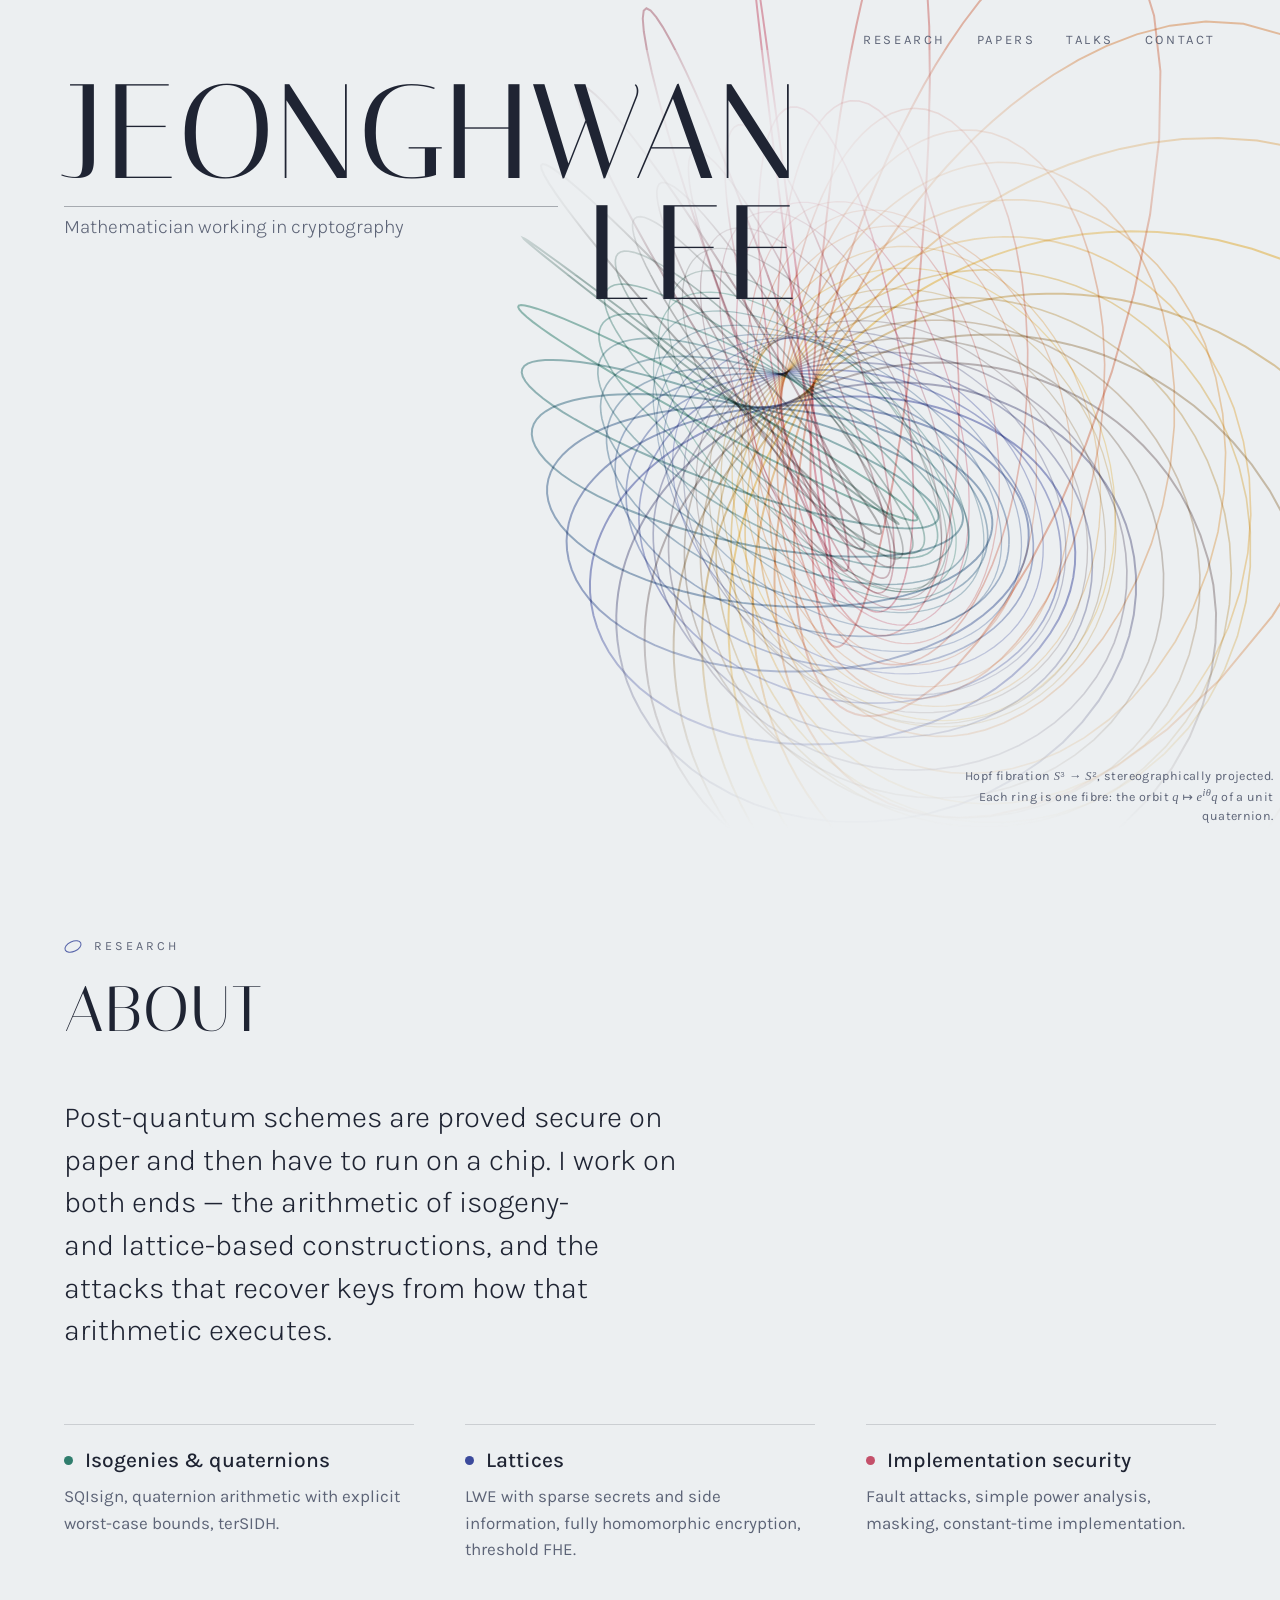
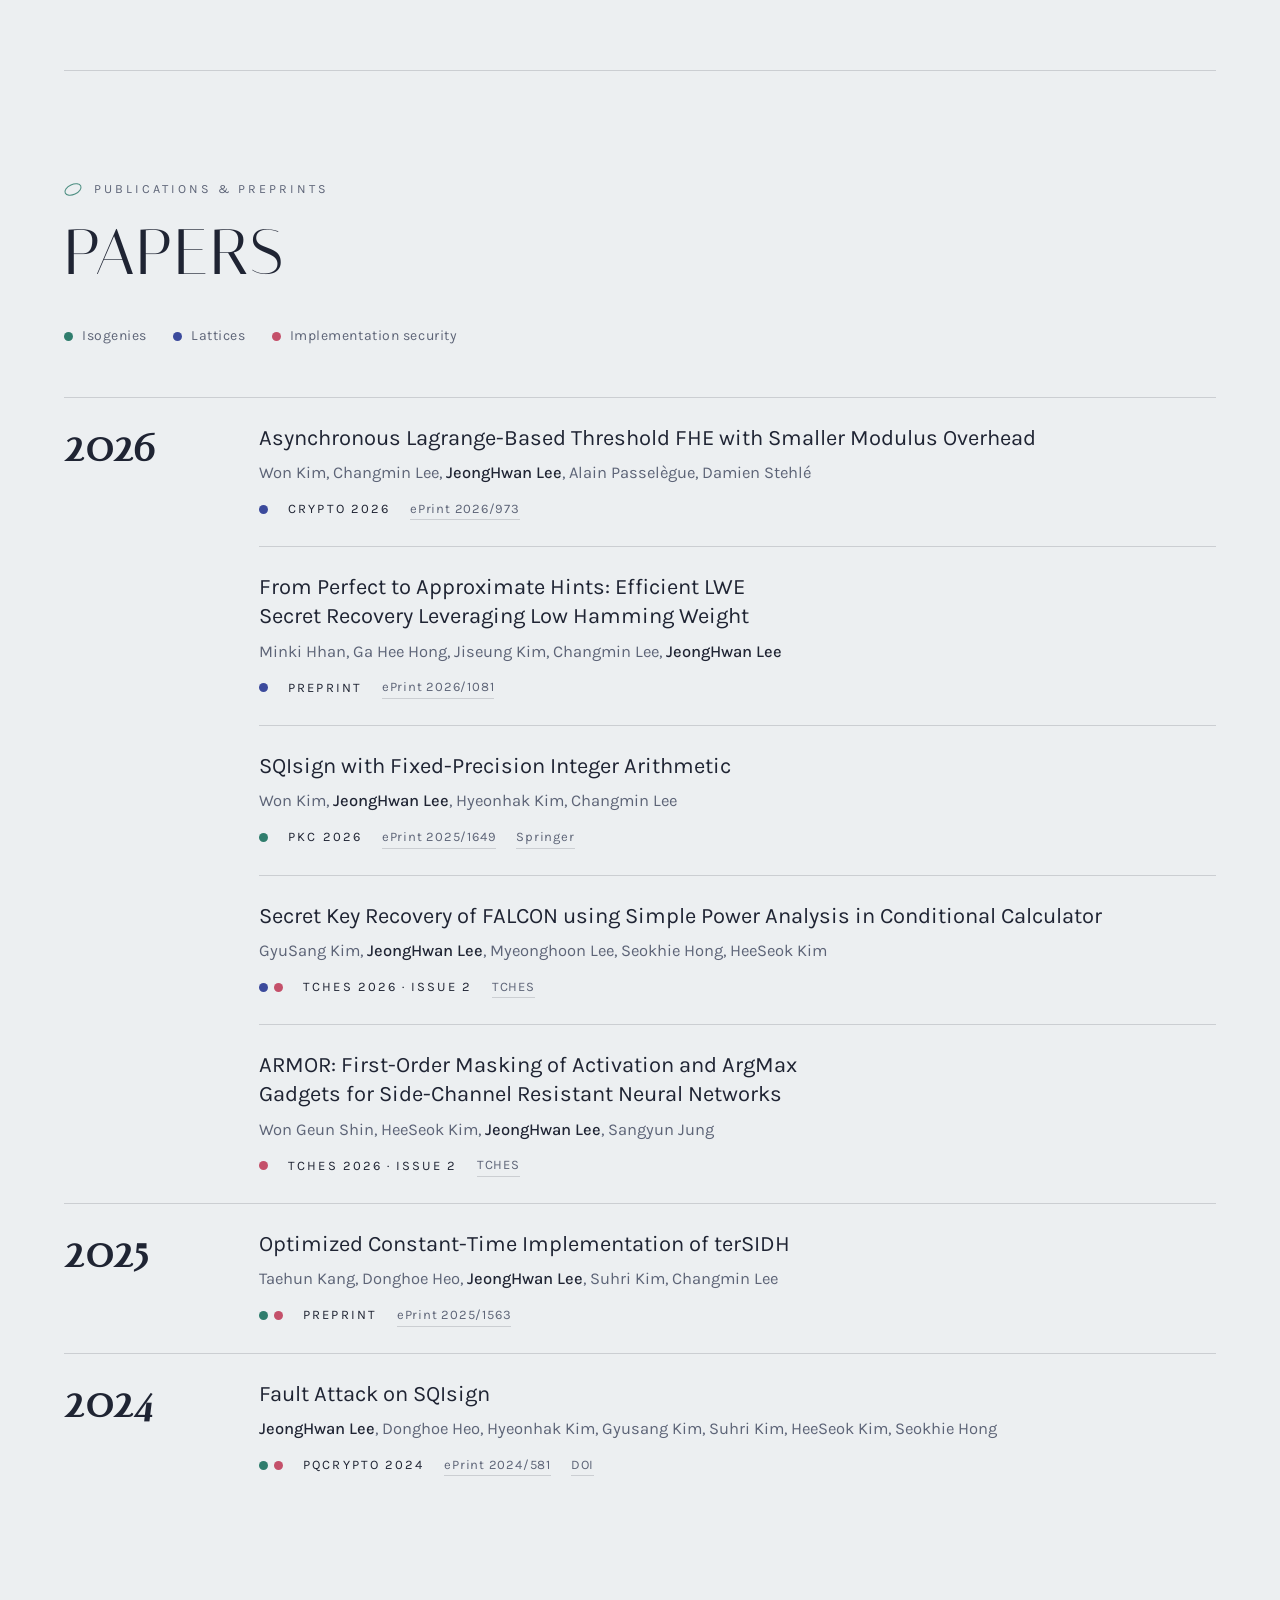
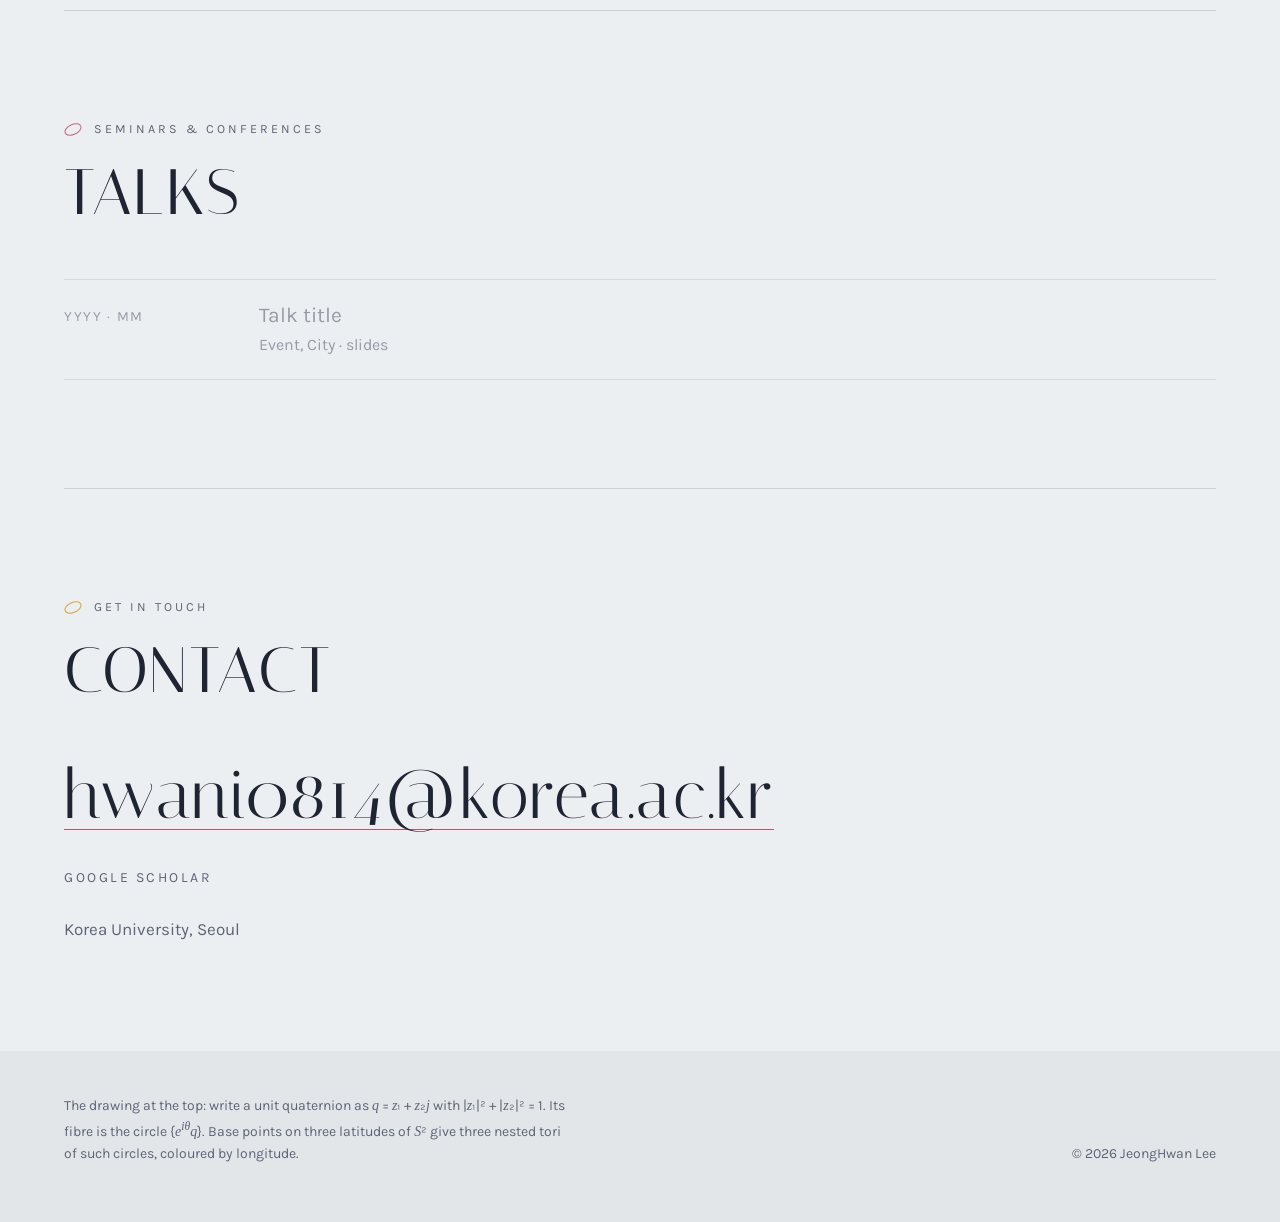
==== index.html @ 5bb0c00d "Draw a rule in the gap beside "LEE" "Lee" goes back to the same ink as "JeongHwan". The pale grey is" ====
<!doctype html>
<html lang="en">
<head>
<meta charset="utf-8">
<meta name="viewport" content="width=device-width, initial-scale=1">
<title>JeongHwan Lee</title>
<meta name="description" content="JeongHwan Lee — mathematician working in cryptography at Korea University: quaternions, isogenies, lattices.">
<link rel="preconnect" href="https://fonts.googleapis.com">
<link rel="preconnect" href="https://fonts.gstatic.com" crossorigin>
<link rel="stylesheet" href="https://fonts.googleapis.com/css2?family=Italiana&family=Karla:ital,wght@0,300;0,400;0,500;1,300&display=swap">
<style>
  :root {
    color-scheme: light;
    --paper: #eceff1;
    --paper-deep: #e2e6e9;
    --ink: #1f2433;
    --soft: #5d6477;
    --rule: rgba(31, 36, 51, 0.16);
    --indigo: #3b4a9c;
    --viridian: #2f7d6d;
    --madder: #c4506a;
    --gamboge: #d39a1f;
    --display: "Italiana", "Didot", "Bodoni 72", "Playfair Display", Georgia, serif;
    --text: "Karla", "Helvetica Neue", Arial, system-ui, sans-serif;
    --math: "Times New Roman", Georgia, serif;
    --gutter: clamp(20px, 5vw, 80px);
    --name-size: clamp(44px, 10.5vw, 168px);
    --faint: rgba(31, 36, 51, 0.34);
  }
  *, *::before, *::after { box-sizing: border-box; }
  html { scroll-behavior: smooth; }
  body {
    margin: 0;
    background: var(--paper);
    color: var(--ink);
    font-family: var(--text);
    font-size: 19px;
    line-height: 1.6;
    -webkit-font-smoothing: antialiased;
  }
  a { color: inherit; text-decoration: none; }
  :focus-visible { outline: 2px solid var(--indigo); outline-offset: 3px; border-radius: 2px; }
  ::selection { background: rgba(59, 74, 156, 0.18); }
  i.m { font-family: var(--math); font-style: italic; }

  /* ---------------- hero ---------------- */
  .hero {
    position: relative;
    min-height: 92vh; min-height: 92svh;
    overflow: hidden;
    display: grid; grid-template-rows: auto 1fr auto;
    padding-inline: var(--gutter);
    padding-block: 30px 36px;
  }
  #hopf { position: absolute; inset: 0; width: 100%; height: 100%; display: block;
    -webkit-mask-image: linear-gradient(to bottom, #000 72%, transparent 100%); mask-image: linear-gradient(to bottom, #000 72%, transparent 100%); }
  .hero > *:not(canvas) { position: relative; }
  nav {
    display: flex; justify-content: flex-end; align-items: baseline; flex-wrap: wrap; gap: 12px 24px;
    font-size: 13px; letter-spacing: 0.2em; text-transform: uppercase; color: var(--soft);
  }
  nav .links { display: flex; flex-wrap: wrap; gap: 8px clamp(16px, 2.4vw, 32px); }
  nav a:hover { color: var(--ink); }
  .copy { align-self: start; margin-top: 2.5vh; isolation: isolate; }
  .copy::before {
    content: ""; position: absolute; z-index: 0; pointer-events: none;
    inset: -14% -16% -20% -10%;
    background: radial-gradient(68% 62% at 34% 46%,
      rgba(236, 239, 241, 0.94) 0%,
      rgba(236, 239, 241, 0.82) 42%,
      rgba(236, 239, 241, 0.45) 68%,
      rgba(236, 239, 241, 0) 100%);
  }
  .copy > * { position: relative; z-index: 1; }
  h1 {
    font-family: var(--display); font-weight: 400;
    font-size: var(--name-size); line-height: 0.9; letter-spacing: 0.02em;
    text-transform: uppercase; margin: 0;
    display: inline-block; text-align: right;
  }
  h1 .l2 { display: block; position: relative; }
  /* thin rule filling the gap left of "LEE", aligned to the top of the L.
     0.0873em = ink top of the cap below the line box; 3.9119em = J-to-L gap.
     Both measured from the rendered face, so they hold at any size. */
  h1 .l2::before {
    content: ""; position: absolute; left: 0; top: 0.0873em;
    width: calc(3.9119em - 0.24em); height: 1px;
    background: var(--faint);
  }
  .lede {
    font-weight: 300; font-size: clamp(18px, 1.5vw, 21px); line-height: 1.55; color: var(--soft);
    margin: calc(var(--name-size) * -0.77) 0 0 0;
    width: max-content; max-width: 100%;
  }
  .hero-note {
    justify-self: end; text-align: right; max-width: 46ch;
    font-size: 12.5px; letter-spacing: 0.03em; line-height: 1.5; color: var(--soft);
    margin: 0 calc(var(--gutter) * -0.9) -34px 0;
  }
  @media (max-width: 900px) {
    .lede { margin-top: 26px; }
  }
  @media (max-width: 700px) {
    .copy { margin-top: 1.5vh; }
    .hero-note { justify-self: start; text-align: left; margin: 0; }
  }

  /* ---------------- sections ---------------- */
  main { padding-inline: var(--gutter); }
  section {
    max-width: 1160px; margin: 0 auto;
    padding-block: clamp(72px, 12vh, 132px);
    border-top: 1px solid var(--rule);
  }
  main section:first-of-type { border-top: 0; }
  .eyebrow {
    display: flex; align-items: center; gap: 12px;
    font-size: 12.5px; letter-spacing: 0.24em; text-transform: uppercase; color: var(--soft);
    margin: 0 0 22px;
  }
  .ring {
    width: 18px; height: 11px; flex: none;
    border: 1.5px solid var(--c, var(--indigo)); border-radius: 50%;
    transform: rotate(-24deg); opacity: 0.85;
  }
  h2 {
    font-family: var(--display); font-weight: 400; text-transform: uppercase;
    font-size: clamp(40px, 5.2vw, 64px); line-height: 1; letter-spacing: 0.03em;
    margin: 0 0 clamp(36px, 6vh, 60px);
  }

  /* about */
  .statement {
    font-weight: 300; font-size: clamp(22px, 2.3vw, 30px); line-height: 1.45;
    max-width: 36ch; margin: 0 0 clamp(48px, 8vh, 80px); text-wrap: pretty;
  }
  .interests {
    list-style: none; margin: 0; padding: 0;
    display: grid; grid-template-columns: repeat(3, minmax(0, 1fr)); gap: 36px clamp(24px, 4vw, 56px);
  }
  .interests li { border-top: 1px solid var(--rule); padding-top: 22px; }
  .interests h3 {
    display: flex; align-items: center; gap: 12px;
    font-size: 21px; font-weight: 500; line-height: 1.25; margin: 0 0 10px;
  }
  .interests p { margin: 0; color: var(--soft); font-size: 17px; line-height: 1.55; }
  @media (max-width: 860px) { .interests { grid-template-columns: minmax(0, 1fr); } }

  /* publications */
  .filters { display: flex; flex-wrap: wrap; gap: 10px 26px; margin: -18px 0 44px; }
  .filters button {
    font: inherit; font-size: 14px; letter-spacing: 0.04em; color: var(--soft);
    background: none; border: 0; padding: 4px 0; cursor: pointer;
    display: inline-flex; align-items: center; gap: 9px;
    border-bottom: 1px solid transparent;
  }
  .filters button:hover { color: var(--ink); }
  .filters button[aria-pressed="true"] { color: var(--ink); border-bottom-color: var(--ink); }
  .dot { width: 9px; height: 9px; border-radius: 50%; background: var(--c); flex: none; display: inline-block; }

  .year-group {
    display: grid; grid-template-columns: 9rem minmax(0, 1fr); gap: 0 clamp(20px, 4vw, 56px);
    border-top: 1px solid var(--rule);
  }
  .year-group[hidden] { display: none; }
  .year {
    font-family: var(--display); font-size: 44px; line-height: 1; letter-spacing: 0.04em;
    margin: 0; padding-top: 26px; align-self: start; position: sticky; top: 24px;
  }
  .pubs { list-style: none; margin: 0; padding: 0; }
  .pub { padding-block: 26px; }
  .pub + .pub { border-top: 1px solid var(--rule); }
  .pub[hidden] { display: none; }
  .pub .title { font-size: 22px; font-weight: 400; line-height: 1.3; margin: 0 0 8px; text-wrap: balance; }
  .pub .title a { background-image: linear-gradient(var(--indigo), var(--indigo)); background-size: 0 1px; background-repeat: no-repeat; background-position: 0 100%; transition: background-size 0.4s ease, color 0.2s; }
  .pub .title a:hover { color: var(--indigo); background-size: 100% 1px; }
  .pub .authors { margin: 0 0 12px; font-size: 16.5px; color: var(--soft); }
  .pub .authors b { font-weight: 500; color: var(--ink); }
  .pub .meta { display: flex; flex-wrap: wrap; align-items: center; gap: 8px 20px; margin: 0; font-size: 13px; letter-spacing: 0.06em; }
  .pub .topics { display: inline-flex; gap: 6px; }
  .pub .venue { text-transform: uppercase; letter-spacing: 0.16em; color: var(--ink); }
  .pub .meta a { color: var(--soft); border-bottom: 1px solid var(--rule); }
  .pub .meta a:hover { color: var(--indigo); border-bottom-color: currentColor; }
  @media (max-width: 900px) {
    .lede { margin-top: 26px; }
  }
  @media (max-width: 700px) {
    .year-group { grid-template-columns: minmax(0, 1fr); }
    .year { position: static; font-size: 36px; }
  }

  /* talks */
  .talks { list-style: none; margin: 0; padding: 0; }
  .talk { display: grid; grid-template-columns: 9rem minmax(0, 1fr); gap: 4px clamp(20px, 4vw, 56px); padding-block: 22px; border-top: 1px solid var(--rule); }
  .talk:last-child { border-bottom: 1px solid var(--rule); }
  .talk .when { font-size: 14px; letter-spacing: 0.12em; color: var(--soft); padding-top: 4px; }
  .talk .t { font-size: 21px; margin: 0; line-height: 1.3; }
  .talk .where { font-size: 16px; color: var(--soft); margin: 2px 0 0; }
  .talk.placeholder { color: var(--soft); opacity: 0.6; }
  @media (max-width: 900px) {
    .lede { margin-top: 26px; }
  }
  @media (max-width: 700px) { .talk { grid-template-columns: minmax(0, 1fr); } }

  /* contact */
  .mail {
    font-family: var(--display); font-size: clamp(30px, 5.4vw, 72px); line-height: 1.1; letter-spacing: 0.02em;
    overflow-wrap: anywhere; display: inline-block;
    background-image: linear-gradient(var(--madder), var(--madder)); background-size: 100% 1px; background-repeat: no-repeat; background-position: 0 96%;
  }
  .mail:hover { color: var(--indigo); }
  .elsewhere { list-style: none; padding: 0; margin: 34px 0 0; display: flex; flex-wrap: wrap; gap: 10px 34px; font-size: 14px; letter-spacing: 0.18em; text-transform: uppercase; }
  .elsewhere a { color: var(--soft); }
  .elsewhere a:hover { color: var(--ink); }
  .addr { margin: 26px 0 0; color: var(--soft); font-size: 17px; }

  footer { background: var(--paper-deep); padding-inline: var(--gutter); padding-block: 44px 56px; }
  footer .inner {
    max-width: 1160px; margin: 0 auto;
    display: flex; justify-content: space-between; align-items: end; flex-wrap: wrap; gap: 20px 48px;
    font-size: 14px; line-height: 1.6; color: var(--soft);
  }
  footer .colophon { max-width: 64ch; margin: 0; }
  footer p { margin: 0; }
</style>
</head>
<body>

<header class="hero" id="top">
  <canvas id="hopf" aria-hidden="true"></canvas>
  <nav aria-label="Primary">
    <div class="links">
      <a href="#about">Research</a>
      <a href="#papers">Papers</a>
      <a href="#talks">Talks</a>
      <a href="#contact">Contact</a>
    </div>
  </nav>
  <div class="copy">
    <h1>JeongHwan <span class="l2">Lee</span></h1>
    <p class="lede">Mathematician working in cryptography</p>
  </div>
  <p class="hero-note">Hopf fibration <i class="m">S</i>³ → <i class="m">S</i>², stereographically projected. Each ring is one fibre: the orbit <i class="m">q</i> ↦ <i class="m">e</i><sup><i class="m">iθ</i></sup><i class="m">q</i> of a unit quaternion.</p>
</header>

<main>

  <section id="about">
    <p class="eyebrow"><span class="ring" aria-hidden="true"></span>Research</p>
    <h2>About</h2>
    <!-- 소개문 초안입니다. 자유롭게 고쳐 주세요. -->
    <p class="statement">Post-quantum schemes are proved secure on paper and then have to run on a chip. I work on both ends — the arithmetic of isogeny- and lattice-based constructions, and the attacks that recover keys from how that arithmetic executes.</p>
    <ul class="interests">
      <li>
        <h3><span class="dot" style="--c: var(--viridian)" aria-hidden="true"></span>Isogenies &amp; quaternions</h3>
        <p>SQIsign, quaternion arithmetic with explicit worst-case bounds, terSIDH.</p>
      </li>
      <li>
        <h3><span class="dot" style="--c: var(--indigo)" aria-hidden="true"></span>Lattices</h3>
        <p>LWE with sparse secrets and side information, fully homomorphic encryption, threshold FHE.</p>
      </li>
      <li>
        <h3><span class="dot" style="--c: var(--madder)" aria-hidden="true"></span>Implementation security</h3>
        <p>Fault attacks, simple power analysis, masking, constant-time implementation.</p>
      </li>
    </ul>
  </section>

  <section id="papers">
    <p class="eyebrow"><span class="ring" style="--c: var(--viridian)" aria-hidden="true"></span>Publications &amp; preprints</p>
    <h2>Papers</h2>
    <div class="filters" role="group" aria-label="Filter papers by topic">
      <button type="button" id="f-isogeny" data-topic="isogeny" aria-pressed="false"><span class="dot" style="--c: var(--viridian)"></span>Isogenies</button>
      <button type="button" id="f-lattice" data-topic="lattice" aria-pressed="false"><span class="dot" style="--c: var(--indigo)"></span>Lattices</button>
      <button type="button" id="f-impl" data-topic="impl" aria-pressed="false"><span class="dot" style="--c: var(--madder)"></span>Implementation security</button>
    </div>

    <div class="year-group">
      <h3 class="year">2026</h3>
      <ol class="pubs">
        <li class="pub" data-topics="lattice">
          <p class="title"><a href="https://eprint.iacr.org/2026/973">Asynchronous Lagrange-Based Threshold FHE with Smaller Modulus Overhead</a></p>
          <p class="authors">Won Kim, Changmin Lee, <b>JeongHwan Lee</b>, Alain Passelègue, Damien Stehlé</p>
          <p class="meta"><span class="topics"><span class="dot" style="--c: var(--indigo)" title="Lattices"></span></span><span class="venue">CRYPTO 2026</span><a href="https://eprint.iacr.org/2026/973">ePrint 2026/973</a></p>
        </li>
        <li class="pub" data-topics="lattice">
          <p class="title"><a href="https://eprint.iacr.org/2026/1081">From Perfect to Approximate Hints: Efficient LWE Secret Recovery Leveraging Low Hamming Weight</a></p>
          <p class="authors">Minki Hhan, Ga Hee Hong, Jiseung Kim, Changmin Lee, <b>JeongHwan Lee</b></p>
          <p class="meta"><span class="topics"><span class="dot" style="--c: var(--indigo)" title="Lattices"></span></span><span class="venue">Preprint</span><a href="https://eprint.iacr.org/2026/1081">ePrint 2026/1081</a></p>
        </li>
        <li class="pub" data-topics="isogeny">
          <p class="title"><a href="https://eprint.iacr.org/2025/1649">SQIsign with Fixed-Precision Integer Arithmetic</a></p>
          <p class="authors">Won Kim, <b>JeongHwan Lee</b>, Hyeonhak Kim, Changmin Lee</p>
          <p class="meta"><span class="topics"><span class="dot" style="--c: var(--viridian)" title="Isogenies"></span></span><span class="venue">PKC 2026</span><a href="https://eprint.iacr.org/2025/1649">ePrint 2025/1649</a><a href="https://link.springer.com/chapter/10.1007/978-3-032-26737-5_1">Springer</a></p>
        </li>
        <li class="pub" data-topics="lattice impl">
          <p class="title"><a href="https://tches.iacr.org/index.php/TCHES/article/view/12915">Secret Key Recovery of FALCON using Simple Power Analysis in Conditional Calculator</a></p>
          <p class="authors">GyuSang Kim, <b>JeongHwan Lee</b>, Myeonghoon Lee, Seokhie Hong, HeeSeok Kim</p>
          <p class="meta"><span class="topics"><span class="dot" style="--c: var(--indigo)" title="Lattices"></span><span class="dot" style="--c: var(--madder)" title="Implementation security"></span></span><span class="venue">TCHES 2026 · Issue 2</span><a href="https://tches.iacr.org/index.php/TCHES/article/view/12915">TCHES</a></p>
        </li>
        <li class="pub" data-topics="impl">
          <p class="title"><a href="https://tches.iacr.org/index.php/TCHES/article/view/12882">ARMOR: First-Order Masking of Activation and ArgMax Gadgets for Side-Channel Resistant Neural Networks</a></p>
          <p class="authors">Won Geun Shin, HeeSeok Kim, <b>JeongHwan Lee</b>, Sangyun Jung</p>
          <p class="meta"><span class="topics"><span class="dot" style="--c: var(--madder)" title="Implementation security"></span></span><span class="venue">TCHES 2026 · Issue 2</span><a href="https://tches.iacr.org/index.php/TCHES/article/view/12882">TCHES</a></p>
        </li>
      </ol>
    </div>

    <div class="year-group">
      <h3 class="year">2025</h3>
      <ol class="pubs">
        <li class="pub" data-topics="isogeny impl">
          <p class="title"><a href="https://eprint.iacr.org/2025/1563">Optimized Constant-Time Implementation of terSIDH</a></p>
          <p class="authors">Taehun Kang, Donghoe Heo, <b>JeongHwan Lee</b>, Suhri Kim, Changmin Lee</p>
          <p class="meta"><span class="topics"><span class="dot" style="--c: var(--viridian)" title="Isogenies"></span><span class="dot" style="--c: var(--madder)" title="Implementation security"></span></span><span class="venue">Preprint</span><a href="https://eprint.iacr.org/2025/1563">ePrint 2025/1563</a></p>
        </li>
      </ol>
    </div>

    <div class="year-group">
      <h3 class="year">2024</h3>
      <ol class="pubs">
        <li class="pub" data-topics="isogeny impl">
          <p class="title"><a href="https://eprint.iacr.org/2024/581">Fault Attack on SQIsign</a></p>
          <p class="authors"><b>JeongHwan Lee</b>, Donghoe Heo, Hyeonhak Kim, Gyusang Kim, Suhri Kim, HeeSeok Kim, Seokhie Hong</p>
          <p class="meta"><span class="topics"><span class="dot" style="--c: var(--viridian)" title="Isogenies"></span><span class="dot" style="--c: var(--madder)" title="Implementation security"></span></span><span class="venue">PQCrypto 2024</span><a href="https://eprint.iacr.org/2024/581">ePrint 2024/581</a><a href="https://doi.org/10.1007/978-3-031-62746-0_3">DOI</a></p>
        </li>
      </ol>
    </div>
  </section>

  <section id="talks">
    <p class="eyebrow"><span class="ring" style="--c: var(--madder)" aria-hidden="true"></span>Seminars &amp; conferences</p>
    <h2>Talks</h2>
    <ol class="talks">
      <!-- 발표 추가 형식 (placeholder 줄은 지워 주세요):
      <li class="talk">
        <span class="when">2026 · 08</span>
        <div><p class="t">Talk title</p><p class="where">Event, City · <a href="#">slides</a></p></div>
      </li>
      -->
      <li class="talk placeholder">
        <span class="when">YYYY · MM</span>
        <div><p class="t">Talk title</p><p class="where">Event, City · slides</p></div>
      </li>
    </ol>
  </section>

  <section id="contact">
    <p class="eyebrow"><span class="ring" style="--c: var(--gamboge)" aria-hidden="true"></span>Get in touch</p>
    <h2>Contact</h2>
    <a class="mail" href="mailto:hwani0814@korea.ac.kr">hwani0814@korea.ac.kr</a>
    <ul class="elsewhere">
      <li><a href="https://scholar.google.com/citations?user=zFxC22gAAAAJ&amp;hl=en">Google Scholar</a></li>
      <!-- <li><a href="https://github.com/USERNAME">GitHub</a></li> -->
      <!-- <li><a href="https://orcid.org/XXXX-XXXX-XXXX-XXXX">ORCID</a></li> -->
    </ul>
    <p class="addr">Korea University, Seoul</p>
  </section>

</main>

<footer>
  <div class="inner">
    <p class="colophon">The drawing at the top: write a unit quaternion as <i class="m">q</i> = <i class="m">z</i>₁ + <i class="m">z</i>₂<i class="m">j</i> with |<i class="m">z</i>₁|² + |<i class="m">z</i>₂|² = 1. Its fibre is the circle {<i class="m">e</i><sup><i class="m">iθ</i></sup><i class="m">q</i>}. Base points on three latitudes of <i class="m">S</i>² give three nested tori of such circles, coloured by longitude.</p>
    <p>© <span id="yr">2026</span> JeongHwan Lee</p>
  </div>
</footer>

<script>
(() => {
  "use strict";
  document.getElementById("yr").textContent = new Date().getFullYear();

  /* ---------- Hopf fibration ---------- */
  const cv = document.getElementById("hopf");
  const ctx = cv.getContext("2d");
  const hero = cv.parentElement;
  const still = matchMedia("(prefers-reduced-motion: reduce)");

  // pigments: indigo → viridian → rose madder → gamboge → indigo
  const pig = [[59, 74, 156], [47, 125, 109], [196, 80, 106], [224, 169, 48], [59, 74, 156]];
  const pigment = (u) => {
    const x = u * (pig.length - 1), i = Math.floor(x), f = x - i, a = pig[i], b = pig[Math.min(i + 1, pig.length - 1)];
    return a.map((c, k) => Math.round(c + (b[k] - c) * f));
  };

  // a fibre is fixed by (eta, phi): z1 = e^{i(t+phi)} sin(eta), z2 = e^{it} cos(eta)
  const rings = [];
  [0.78, 1.02, 1.26].forEach((eta, li) => {
    const m = [20, 26, 20][li];
    for (let k = 0; k < m; k++) rings.push({ eta, phi: (2 * Math.PI * k) / m, u: k / m, li });
  });

  let W = 0, H = 0, dpr = 1;
  function resize() {
    dpr = Math.min(window.devicePixelRatio || 1, 2);
    W = hero.clientWidth; H = hero.clientHeight;
    cv.width = Math.round(W * dpr); cv.height = Math.round(H * dpr);
    if (still.matches || !running) draw(performance.now());
  }

  let tx = 0, ty = 0, px = 0, py = 0; // pointer parallax (target, eased)
  const t0 = performance.now();
  const N = 120;

  function draw(now) {
    const t = still.matches ? 4 : (now - t0) / 1000 + 4;
    px += (tx - px) * 0.04; py += (ty - py) * 0.04;
    ctx.setTransform(dpr, 0, 0, dpr, 0, 0);
    ctx.clearRect(0, 0, W, H);
    ctx.globalCompositeOperation = "multiply";

    const wide = W > 900;
    const cx = wide ? W * 0.64 : W * 0.5;
    const cy = wide ? H * 0.56 : H * 0.7;
    const sc = Math.min(W, H) * (wide ? 0.23 : 0.24);
    const a4 = 0.35 * Math.sin(t * 0.07);           // rotation of S^3 in the (x1, y2)-plane
    const ry = t * 0.11 + px * 0.6, rx = 0.55 + py * 0.35;
    const ca = Math.cos(a4), sa = Math.sin(a4), cyw = Math.cos(ry), syw = Math.sin(ry), cxr = Math.cos(rx), sxr = Math.sin(rx);
    const reveal = still.matches ? Infinity : (now - t0) / 1000;

    rings.forEach((r, idx) => {
      // load sequence: rings draw themselves in, staggered
      const p = Math.max(0, Math.min(1, (reveal - idx * 0.018) / 1.1));
      if (p === 0) return;
      const [cr, cg, cb] = pigment(r.u);
      ctx.strokeStyle = `rgba(${cr},${cg},${cb},${0.5 - r.li * 0.08})`;
      ctx.lineWidth = 1.3 + (2 - r.li) * 0.35;
      ctx.beginPath();
      const last = Math.round(N * (1 - Math.pow(1 - p, 3)));
      let started = false;
      for (let s = 0; s <= last; s++) {
        const th = (2 * Math.PI * s) / N;
        let x1 = Math.sin(r.eta) * Math.cos(th + r.phi), y1 = Math.sin(r.eta) * Math.sin(th + r.phi);
        let x2 = Math.cos(r.eta) * Math.cos(th), y2 = Math.cos(r.eta) * Math.sin(th);
        [x1, y2] = [ca * x1 - sa * y2, sa * x1 + ca * y2];
        const d = 1 - y2;                              // stereographic projection from (0,0,0,1)
        if (d < 0.02) { started = false; continue; }
        let X = x1 / d, Y = y1 / d, Z = x2 / d;
        [X, Z] = [cyw * X + syw * Z, -syw * X + cyw * Z];
        [Y, Z] = [cxr * Y - sxr * Z, sxr * Y + cxr * Z];
        const persp = 5 / (5 + Z);
        const sx = cx + X * sc * persp, sy = cy + Y * sc * persp;
        if (!started) { ctx.moveTo(sx, sy); started = true; } else ctx.lineTo(sx, sy);
      }
      ctx.stroke();
    });
    ctx.globalCompositeOperation = "source-over";
  }

  let running = false, visible = true;
  function loop(now) {
    if (!visible || still.matches) { running = false; return; }
    draw(now);
    requestAnimationFrame(loop);
  }
  function start() { if (!running && visible && !still.matches) { running = true; requestAnimationFrame(loop); } }

  new IntersectionObserver((entries) => { visible = entries[0].isIntersecting; start(); }).observe(hero);
  window.addEventListener("resize", resize);
  window.addEventListener("pointermove", (e) => {
    if (e.pointerType !== "mouse") return;
    tx = e.clientX / window.innerWidth - 0.5; ty = e.clientY / window.innerHeight - 0.5;
  }, { passive: true });
  still.addEventListener("change", () => { resize(); start(); });
  resize();
  start();

  /* ---------- paper filter ---------- */
  const buttons = [...document.querySelectorAll(".filters button")];
  const pubs = [...document.querySelectorAll(".pub")];
  const groups = [...document.querySelectorAll(".year-group")];
  buttons.forEach((btn) => btn.addEventListener("click", () => {
    const on = btn.getAttribute("aria-pressed") !== "true";
    buttons.forEach((b) => b.setAttribute("aria-pressed", String(b === btn && on)));
    const topic = on ? btn.dataset.topic : null;
    pubs.forEach((li) => { li.hidden = topic !== null && !li.dataset.topics.split(" ").includes(topic); });
    groups.forEach((g) => { g.hidden = g.querySelectorAll(".pub:not([hidden])").length === 0; });
  }));
})();
</script>
</body>
</html>
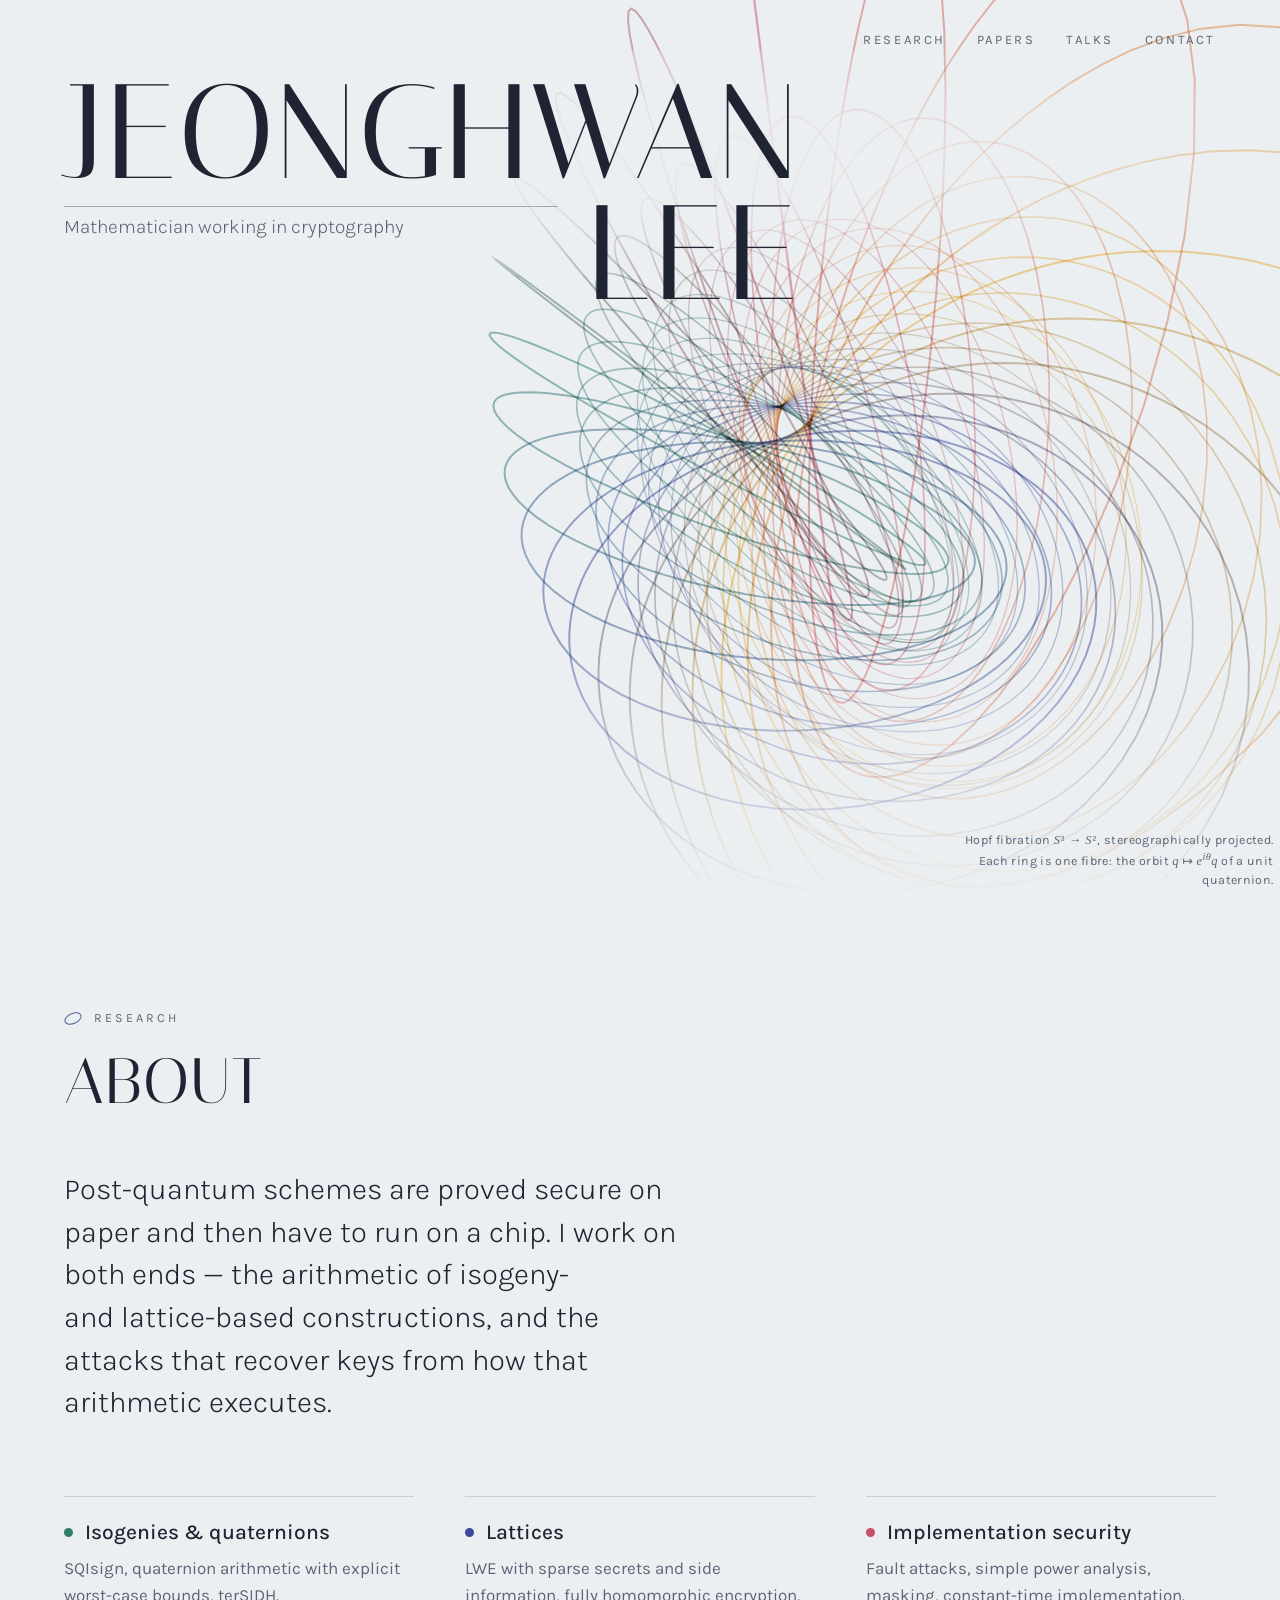
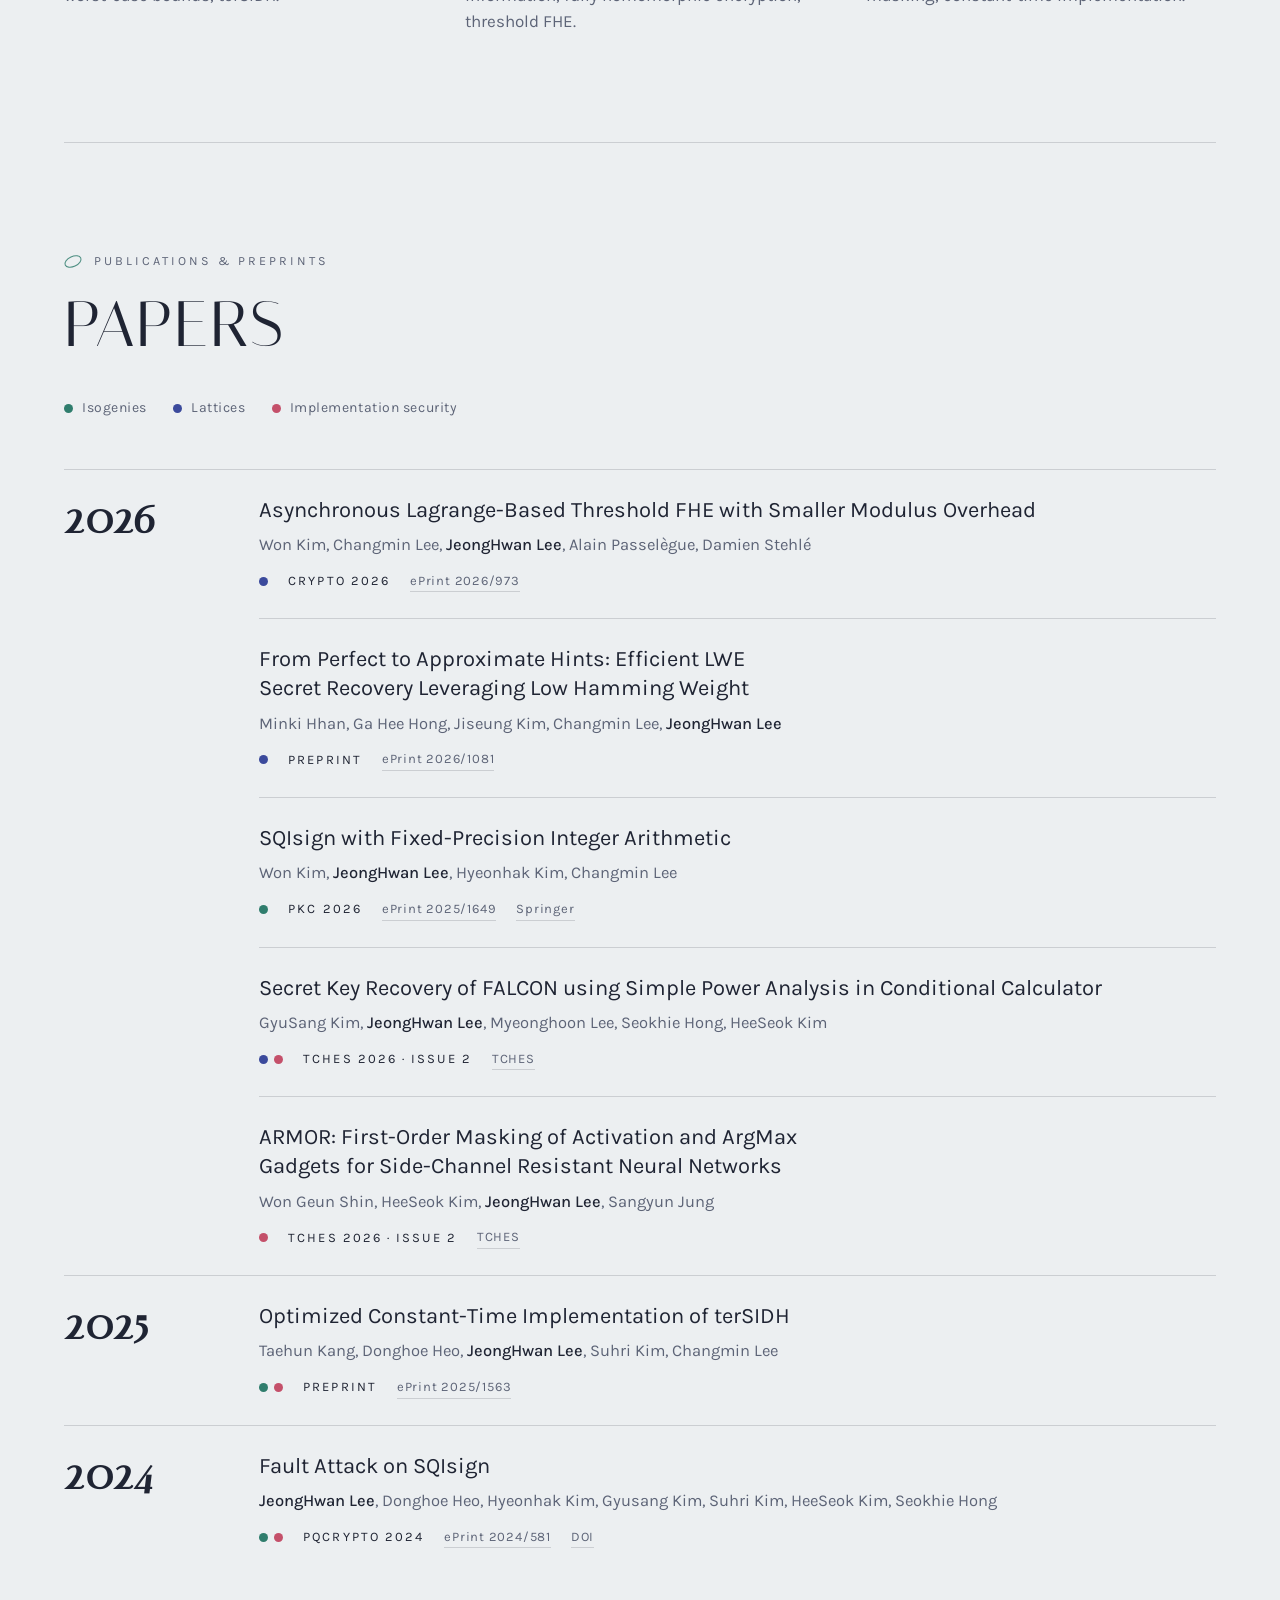
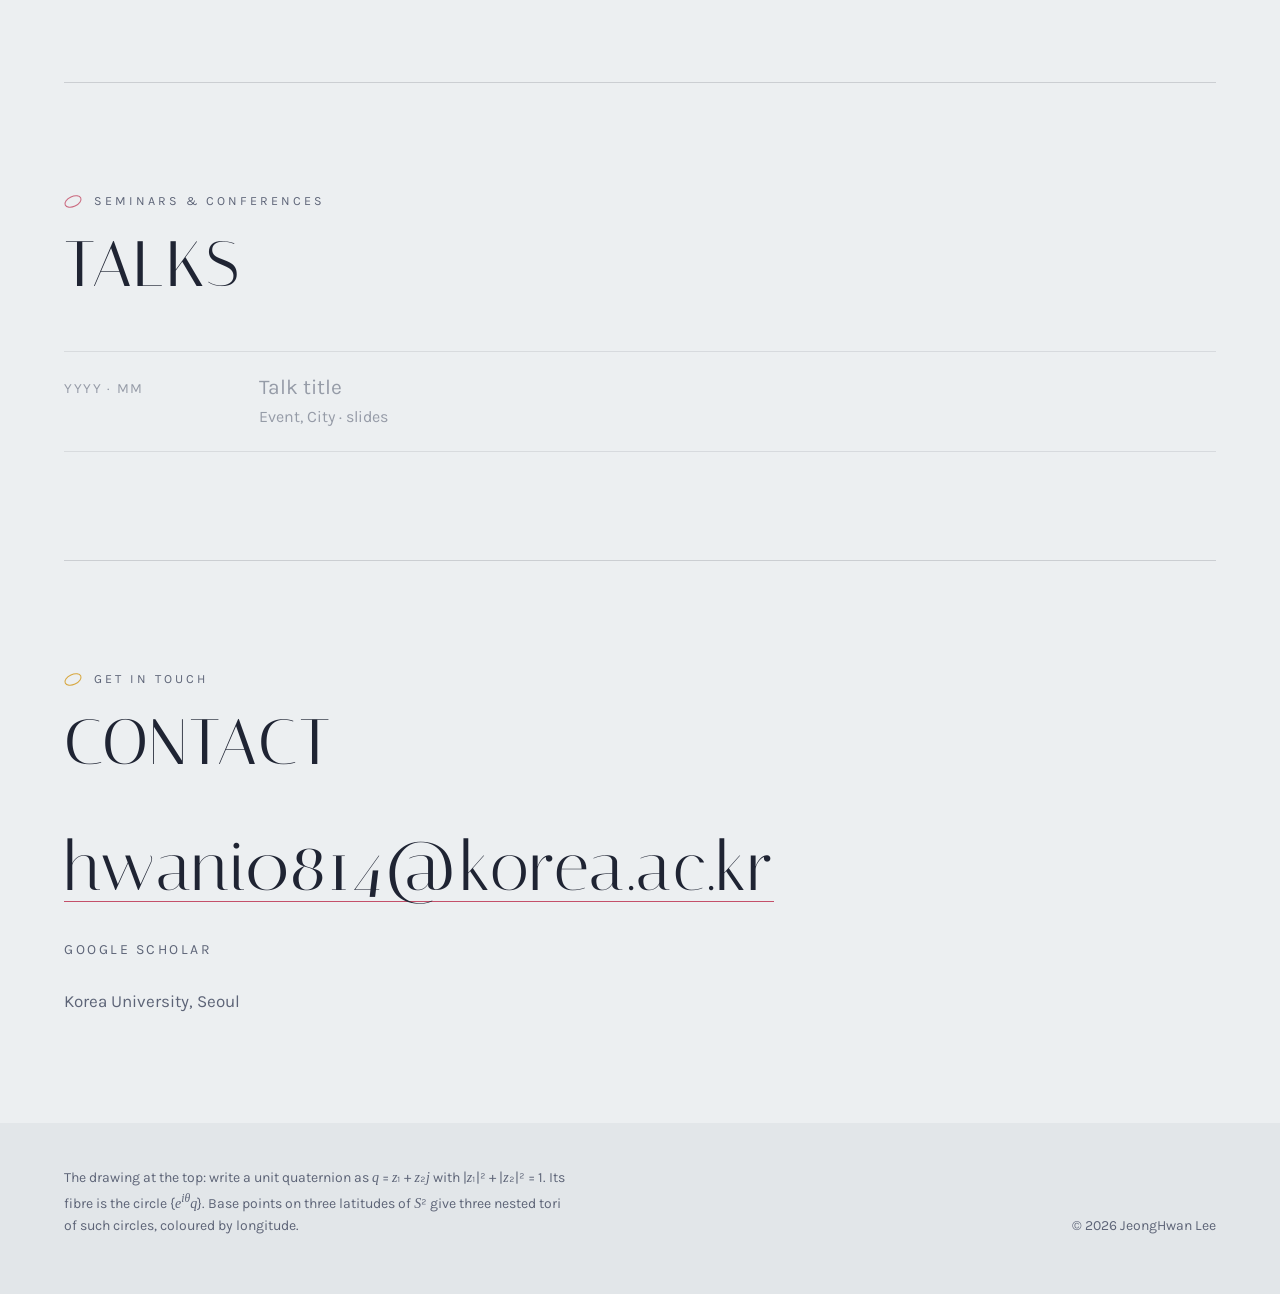
==== commit 9179ce83: "Drop the Hopf note to the bottom of the screen The note was already flush with the hero's bottom edg" ====
--- a/index.html
+++ b/index.html
@@ -46,7 +46,7 @@
   /* ---------------- hero ---------------- */
   .hero {
     position: relative;
-    min-height: 92vh; min-height: 92svh;
+    min-height: 100vh; min-height: 100svh;
     overflow: hidden;
     display: grid; grid-template-rows: auto 1fr auto;
     padding-inline: var(--gutter);
@@ -95,7 +95,7 @@
   .hero-note {
     justify-self: end; text-align: right; max-width: 46ch;
     font-size: 12.5px; letter-spacing: 0.03em; line-height: 1.5; color: var(--soft);
-    margin: 0 calc(var(--gutter) * -0.9) -34px 0;
+    margin: 0 calc(var(--gutter) * -0.9) -26px 0;
   }
   @media (max-width: 900px) {
     .lede { margin-top: 26px; }
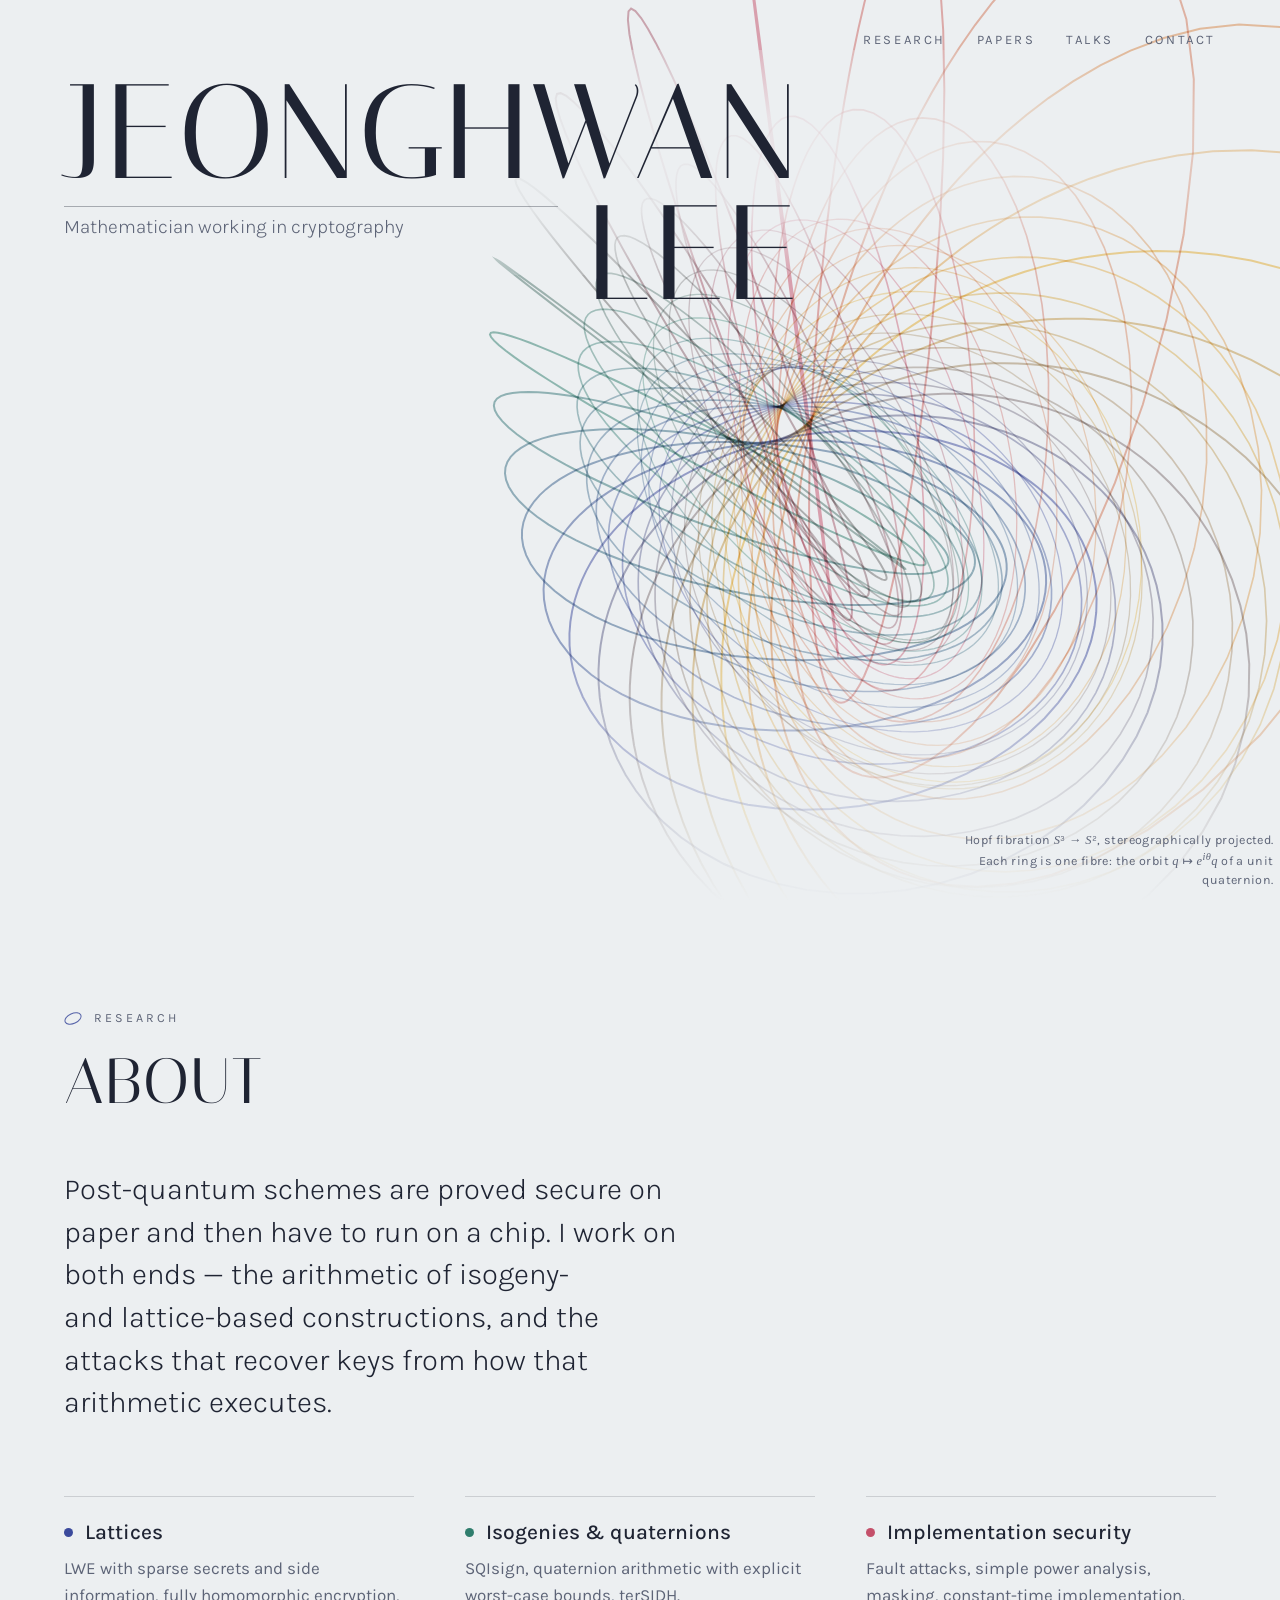
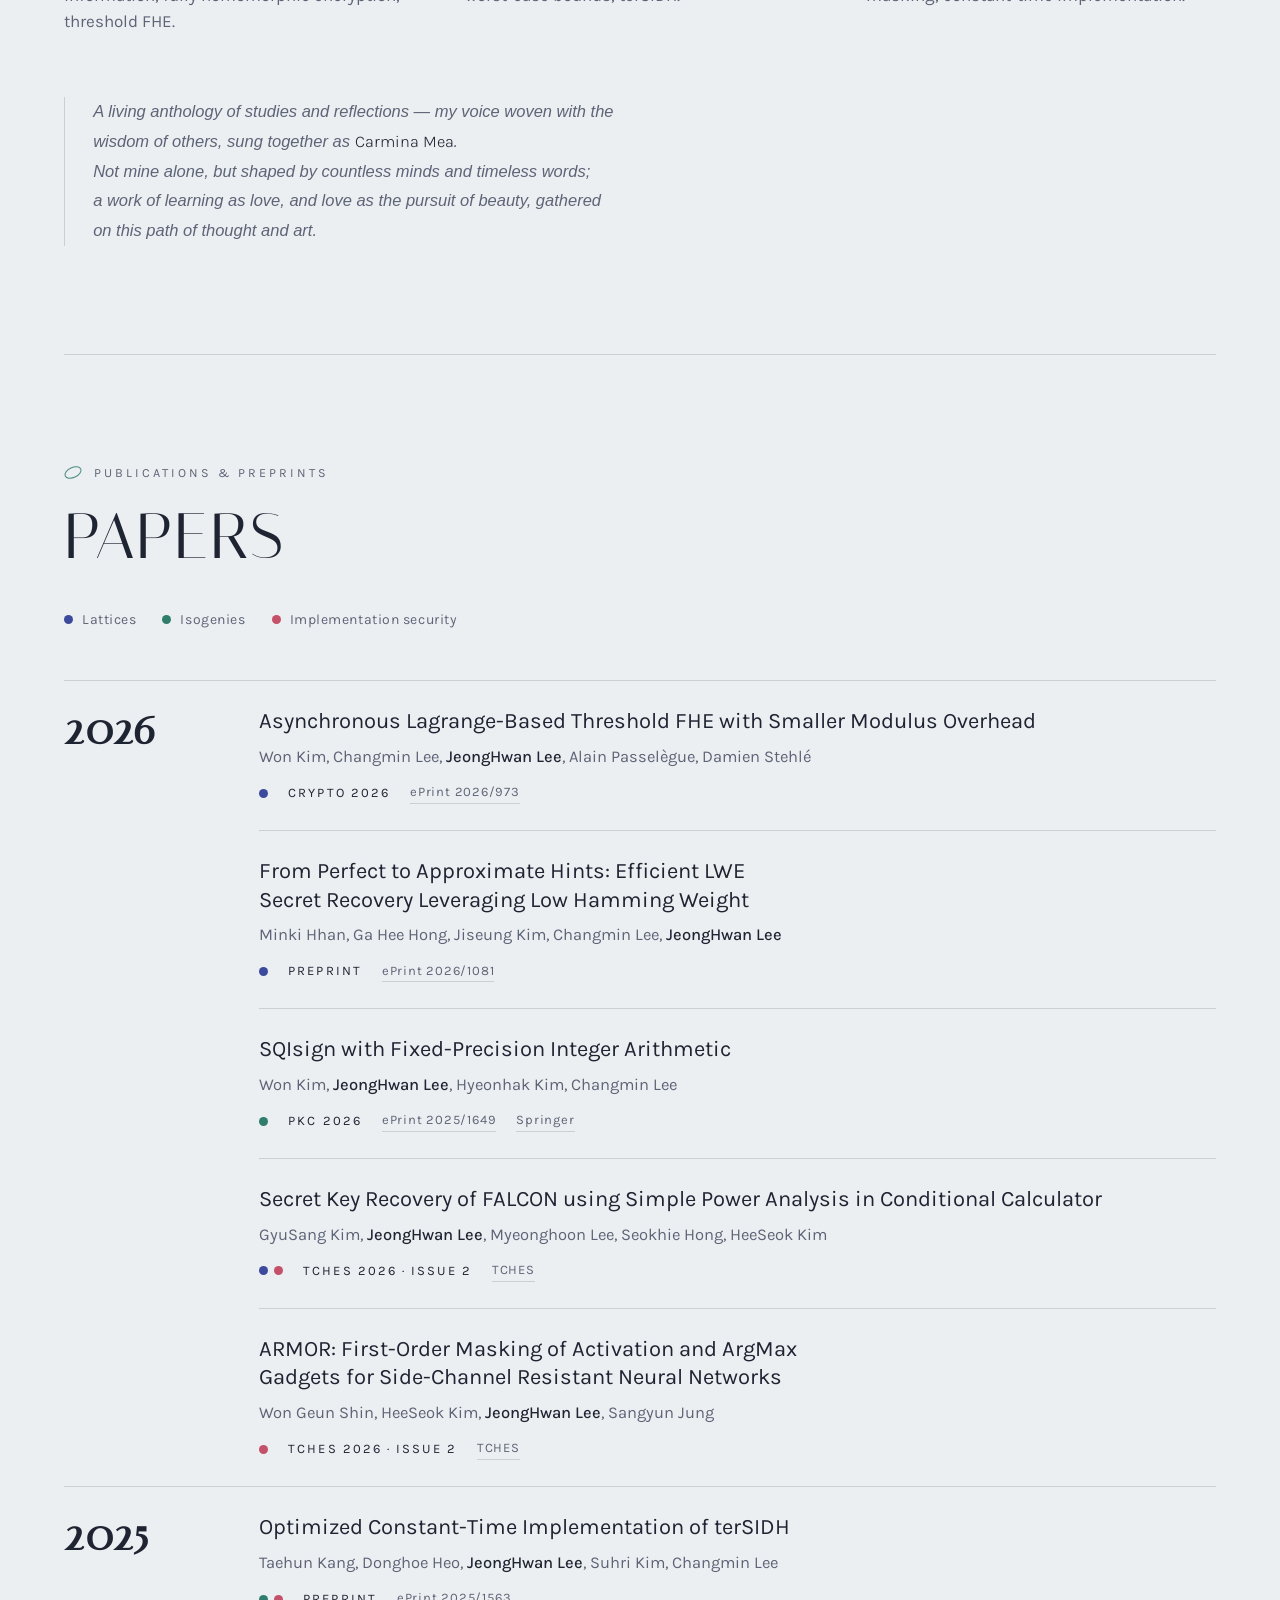
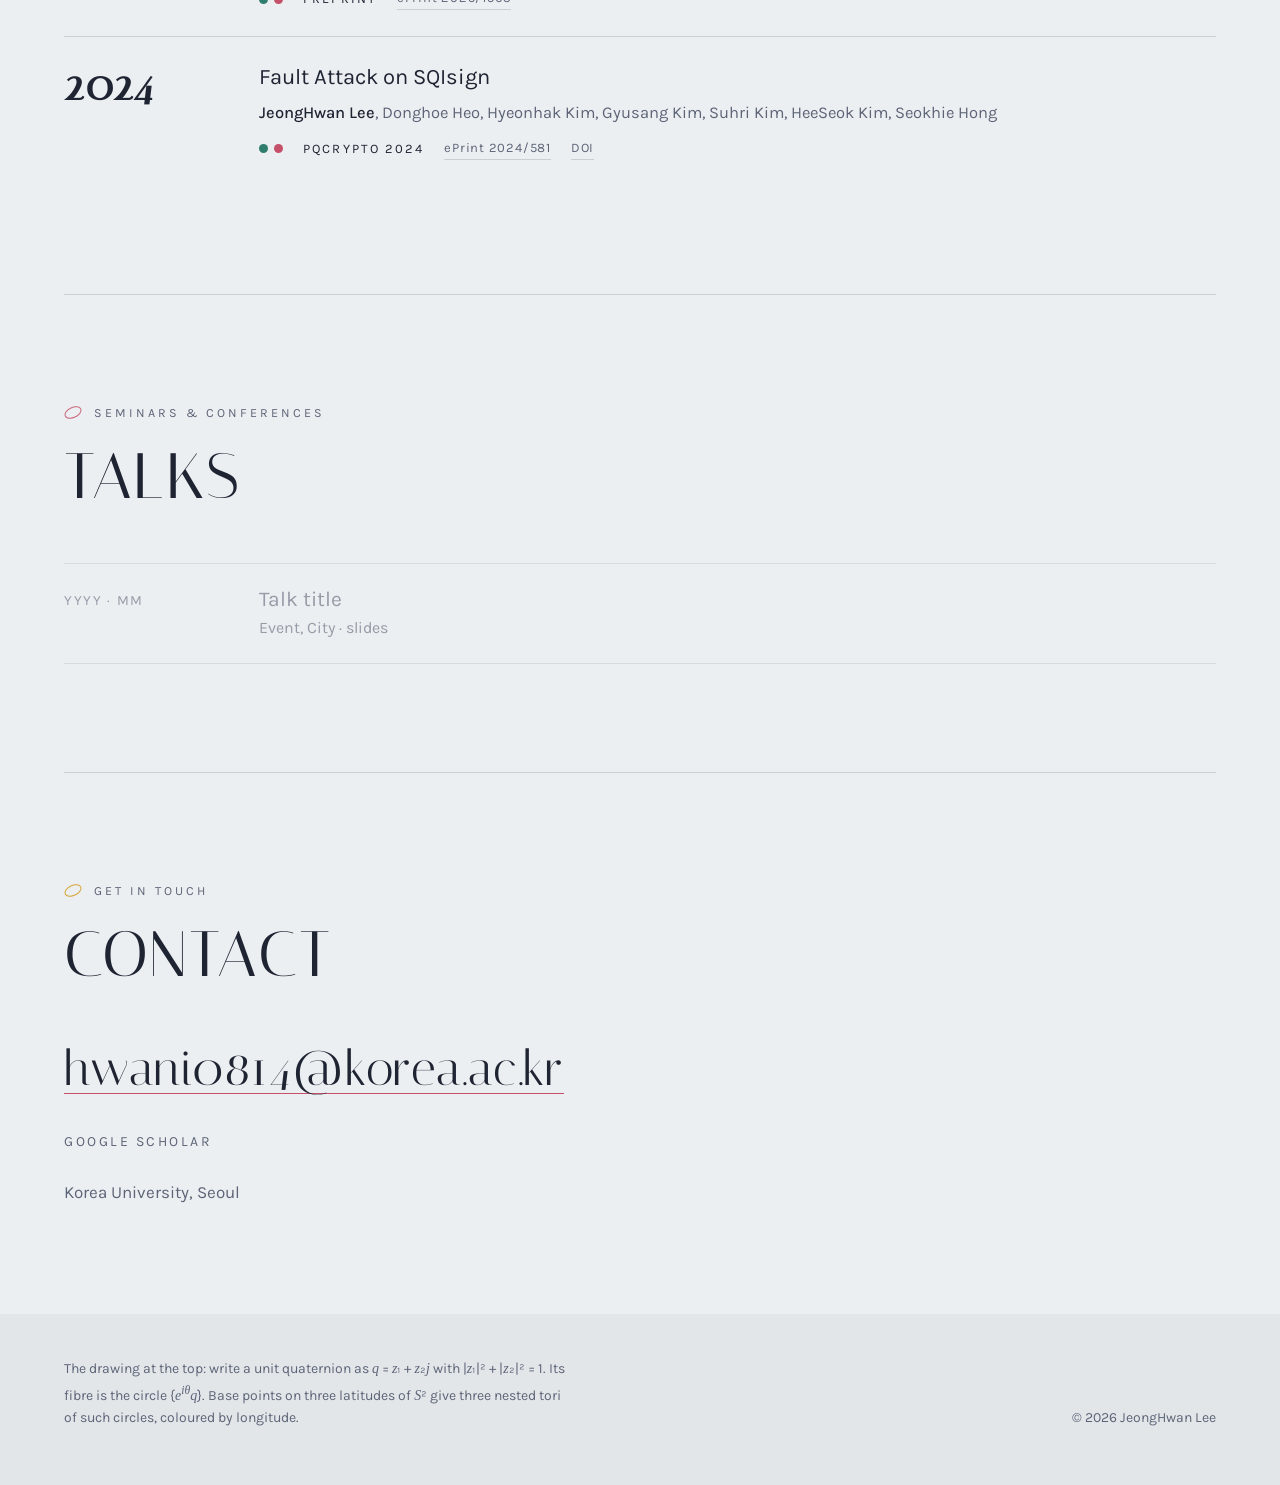
==== commit fe85524f: "Smaller email, Lattices first, add the Carmina Mea passage - contact address drops from 72px to 50px" ====
--- a/index.html
+++ b/index.html
@@ -146,6 +146,16 @@
   .interests p { margin: 0; color: var(--soft); font-size: 17px; line-height: 1.55; }
   @media (max-width: 860px) { .interests { grid-template-columns: minmax(0, 1fr); } }
 
+  .carmina {
+    font-weight: 300; font-style: italic;
+    font-size: clamp(16.5px, 1.25vw, 19px); line-height: 1.8; color: var(--soft);
+    max-width: 60ch; text-wrap: pretty;
+    margin: clamp(44px, 7vh, 72px) 0 0;
+    padding-left: clamp(18px, 2.2vw, 34px);
+    border-left: 1px solid var(--rule);
+  }
+  .carmina .roman { font-style: normal; color: var(--ink); }
+
   /* publications */
   .filters { display: flex; flex-wrap: wrap; gap: 10px 26px; margin: -18px 0 44px; }
   .filters button {
@@ -204,7 +214,7 @@
 
   /* contact */
   .mail {
-    font-family: var(--display); font-size: clamp(30px, 5.4vw, 72px); line-height: 1.1; letter-spacing: 0.02em;
+    font-family: var(--display); font-size: clamp(24px, 3.8vw, 50px); line-height: 1.15; letter-spacing: 0.02em;
     overflow-wrap: anywhere; display: inline-block;
     background-image: linear-gradient(var(--madder), var(--madder)); background-size: 100% 1px; background-repeat: no-repeat; background-position: 0 96%;
   }
@@ -252,26 +262,29 @@
     <p class="statement">Post-quantum schemes are proved secure on paper and then have to run on a chip. I work on both ends — the arithmetic of isogeny- and lattice-based constructions, and the attacks that recover keys from how that arithmetic executes.</p>
     <ul class="interests">
       <li>
+        <h3><span class="dot" style="--c: var(--indigo)" aria-hidden="true"></span>Lattices</h3>
+        <p>LWE with sparse secrets and side information, fully homomorphic encryption, threshold FHE.</p>
+      </li>
+      <li>
         <h3><span class="dot" style="--c: var(--viridian)" aria-hidden="true"></span>Isogenies &amp; quaternions</h3>
         <p>SQIsign, quaternion arithmetic with explicit worst-case bounds, terSIDH.</p>
-      </li>
-      <li>
-        <h3><span class="dot" style="--c: var(--indigo)" aria-hidden="true"></span>Lattices</h3>
-        <p>LWE with sparse secrets and side information, fully homomorphic encryption, threshold FHE.</p>
       </li>
       <li>
         <h3><span class="dot" style="--c: var(--madder)" aria-hidden="true"></span>Implementation security</h3>
         <p>Fault attacks, simple power analysis, masking, constant-time implementation.</p>
       </li>
     </ul>
+    <p class="carmina">A living anthology of studies and reflections — my voice woven with the wisdom of others, sung together as <span class="roman">Carmina Mea</span>.<br>
+    Not mine alone, but shaped by countless minds and timeless words;<br>
+    a work of learning as love, and love as the pursuit of beauty, gathered on this path of thought and art.</p>
   </section>
 
   <section id="papers">
     <p class="eyebrow"><span class="ring" style="--c: var(--viridian)" aria-hidden="true"></span>Publications &amp; preprints</p>
     <h2>Papers</h2>
     <div class="filters" role="group" aria-label="Filter papers by topic">
+      <button type="button" id="f-lattice" data-topic="lattice" aria-pressed="false"><span class="dot" style="--c: var(--indigo)"></span>Lattices</button>
       <button type="button" id="f-isogeny" data-topic="isogeny" aria-pressed="false"><span class="dot" style="--c: var(--viridian)"></span>Isogenies</button>
-      <button type="button" id="f-lattice" data-topic="lattice" aria-pressed="false"><span class="dot" style="--c: var(--indigo)"></span>Lattices</button>
       <button type="button" id="f-impl" data-topic="impl" aria-pressed="false"><span class="dot" style="--c: var(--madder)"></span>Implementation security</button>
     </div>
 
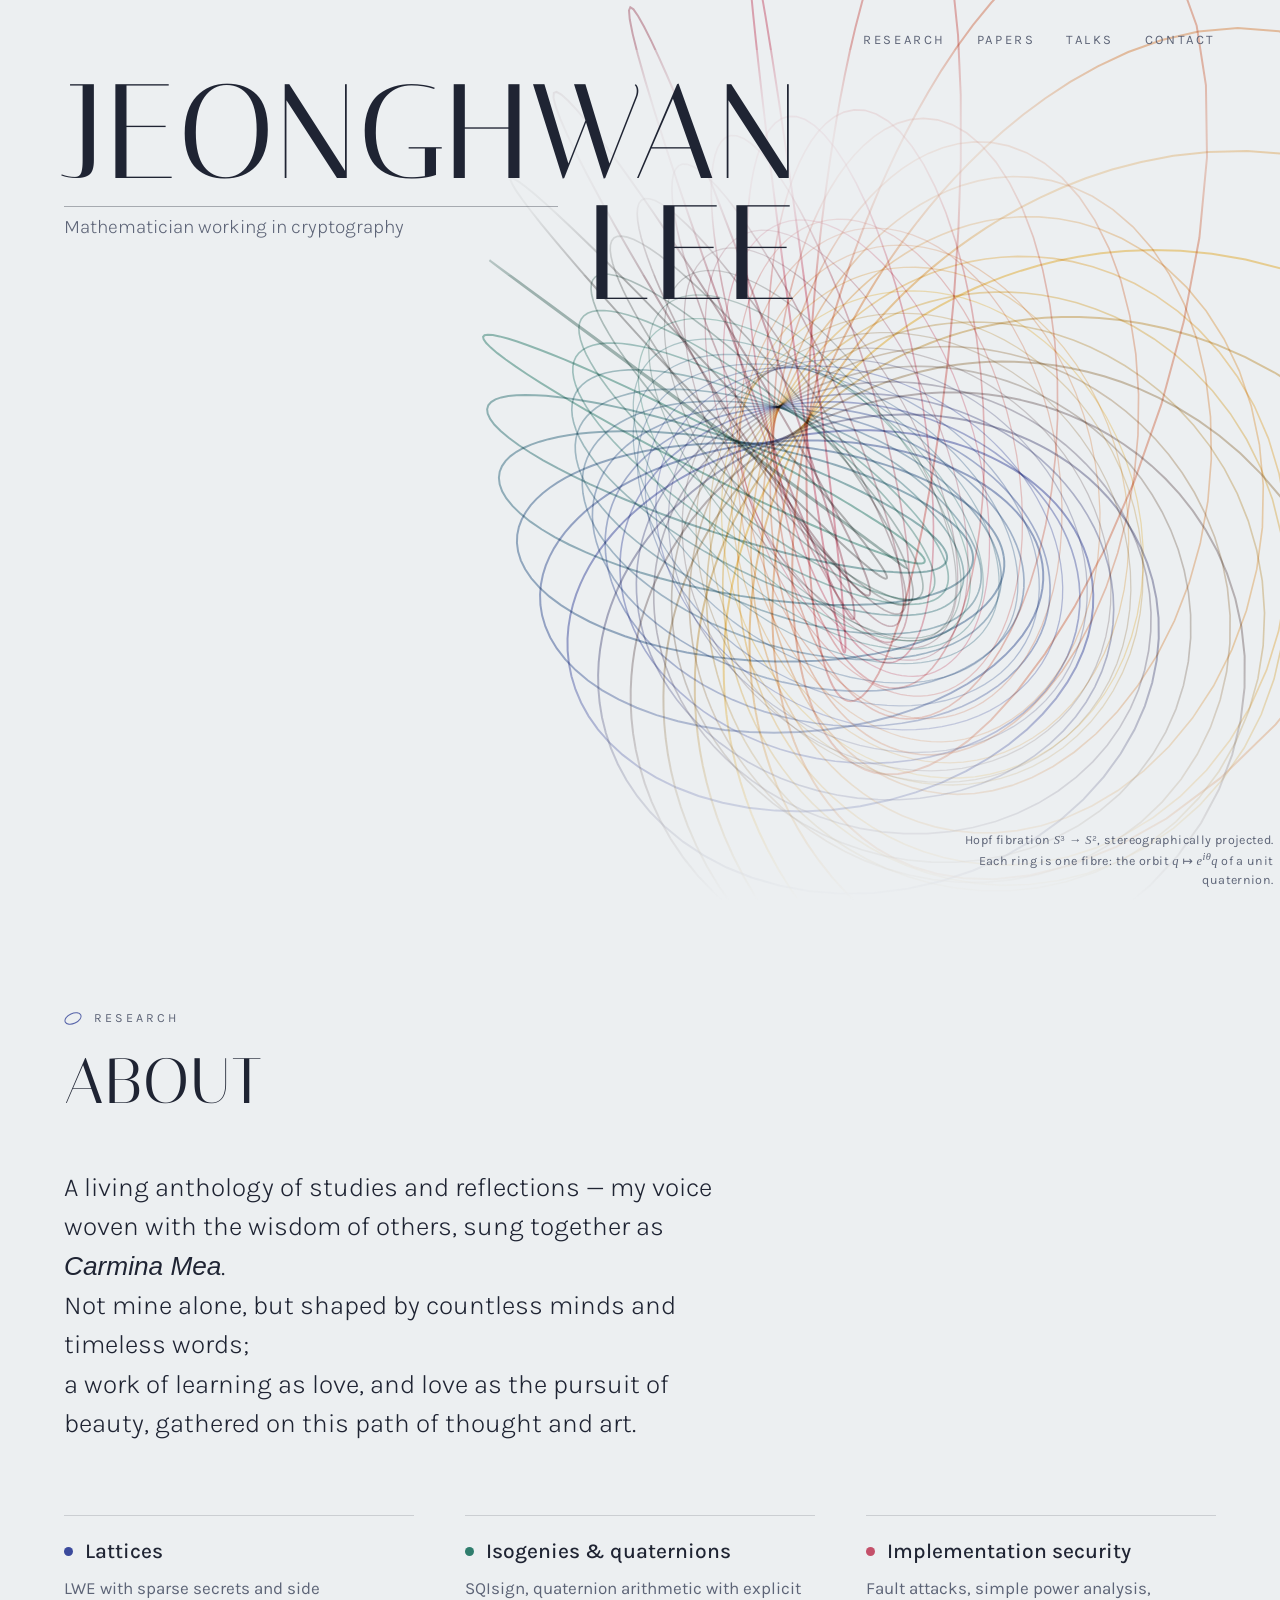
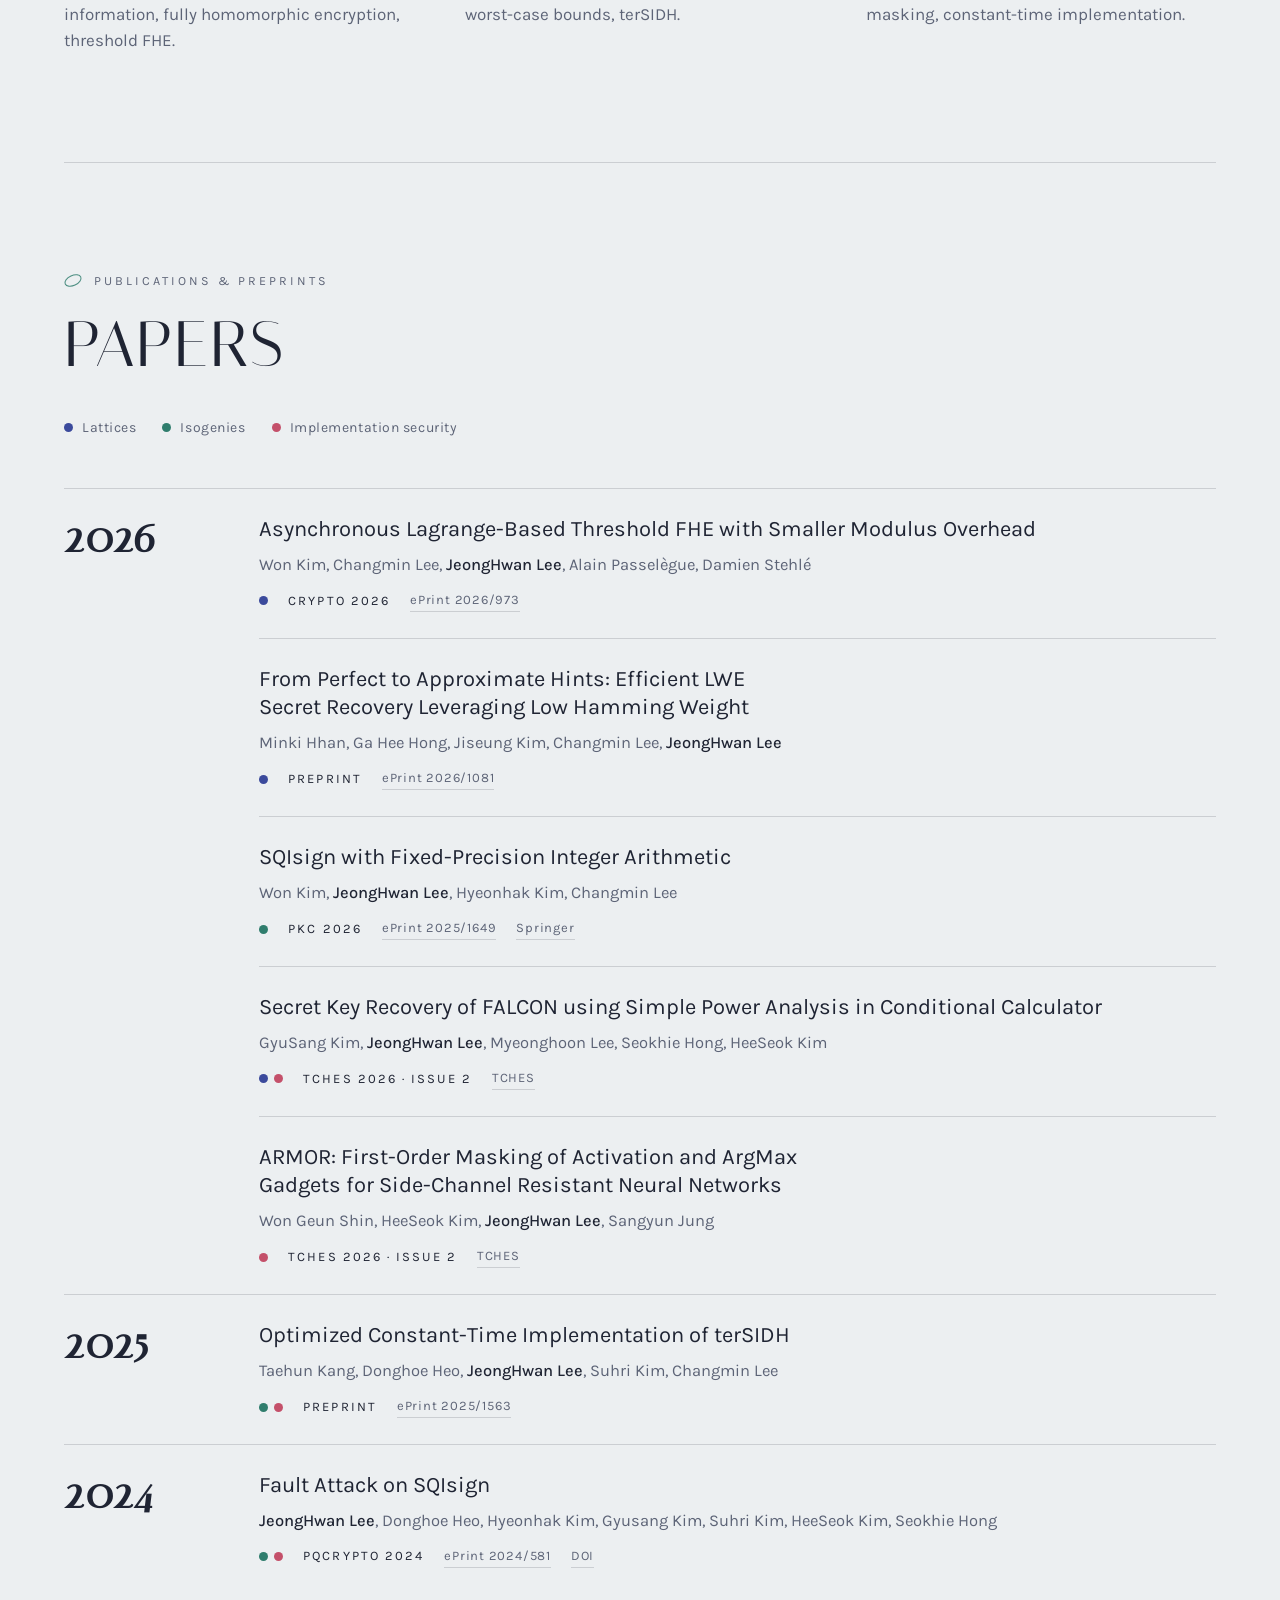
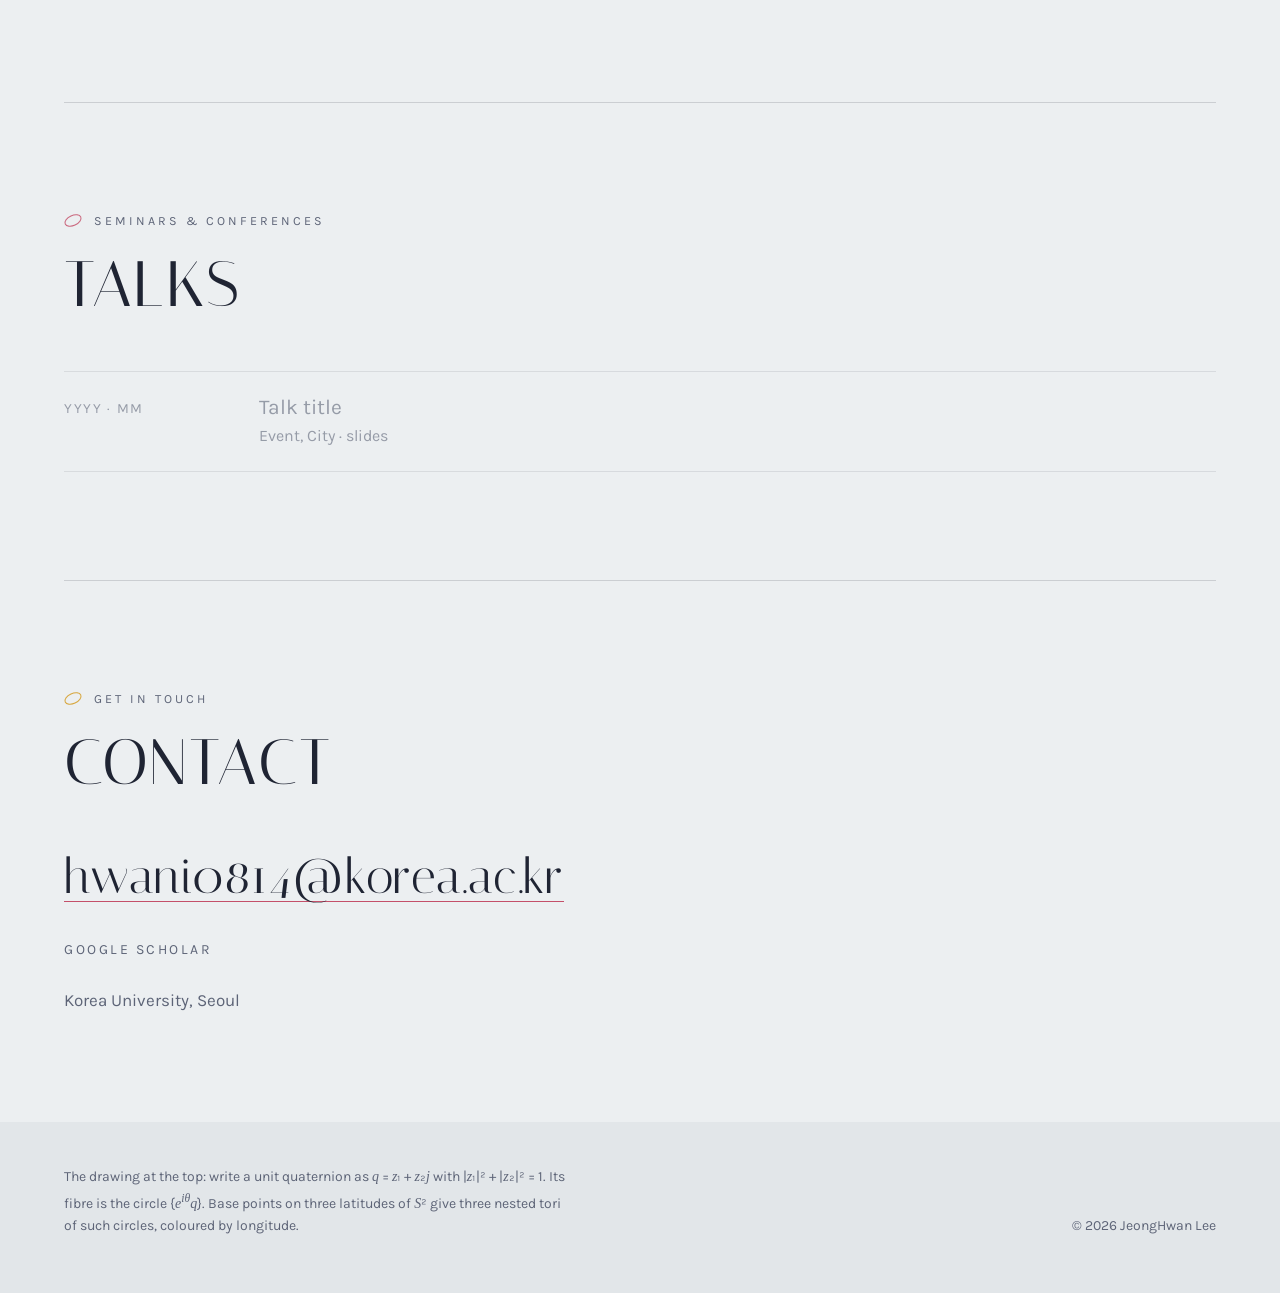
==== commit 72ebf0a9: "Replace the About statement with the Carmina Mea passage The passage takes the statement's place rat" ====
--- a/index.html
+++ b/index.html
@@ -131,9 +131,10 @@
 
   /* about */
   .statement {
-    font-weight: 300; font-size: clamp(22px, 2.3vw, 30px); line-height: 1.45;
-    max-width: 36ch; margin: 0 0 clamp(48px, 8vh, 80px); text-wrap: pretty;
-  }
+    font-weight: 300; font-size: clamp(20px, 2.05vw, 27px); line-height: 1.5;
+    max-width: 46ch; margin: 0 0 clamp(48px, 8vh, 80px); text-wrap: pretty;
+  }
+  .statement em { font-style: italic; }
   .interests {
     list-style: none; margin: 0; padding: 0;
     display: grid; grid-template-columns: repeat(3, minmax(0, 1fr)); gap: 36px clamp(24px, 4vw, 56px);
@@ -145,16 +146,6 @@
   }
   .interests p { margin: 0; color: var(--soft); font-size: 17px; line-height: 1.55; }
   @media (max-width: 860px) { .interests { grid-template-columns: minmax(0, 1fr); } }
-
-  .carmina {
-    font-weight: 300; font-style: italic;
-    font-size: clamp(16.5px, 1.25vw, 19px); line-height: 1.8; color: var(--soft);
-    max-width: 60ch; text-wrap: pretty;
-    margin: clamp(44px, 7vh, 72px) 0 0;
-    padding-left: clamp(18px, 2.2vw, 34px);
-    border-left: 1px solid var(--rule);
-  }
-  .carmina .roman { font-style: normal; color: var(--ink); }
 
   /* publications */
   .filters { display: flex; flex-wrap: wrap; gap: 10px 26px; margin: -18px 0 44px; }
@@ -259,7 +250,9 @@
     <p class="eyebrow"><span class="ring" aria-hidden="true"></span>Research</p>
     <h2>About</h2>
     <!-- 소개문 초안입니다. 자유롭게 고쳐 주세요. -->
-    <p class="statement">Post-quantum schemes are proved secure on paper and then have to run on a chip. I work on both ends — the arithmetic of isogeny- and lattice-based constructions, and the attacks that recover keys from how that arithmetic executes.</p>
+    <p class="statement">A living anthology of studies and reflections — my voice woven with the wisdom of others, sung together as <em>Carmina Mea</em>.<br>
+    Not mine alone, but shaped by countless minds and timeless words;<br>
+    a work of learning as love, and love as the pursuit of beauty, gathered on this path of thought and art.</p>
     <ul class="interests">
       <li>
         <h3><span class="dot" style="--c: var(--indigo)" aria-hidden="true"></span>Lattices</h3>
@@ -274,9 +267,6 @@
         <p>Fault attacks, simple power analysis, masking, constant-time implementation.</p>
       </li>
     </ul>
-    <p class="carmina">A living anthology of studies and reflections — my voice woven with the wisdom of others, sung together as <span class="roman">Carmina Mea</span>.<br>
-    Not mine alone, but shaped by countless minds and timeless words;<br>
-    a work of learning as love, and love as the pursuit of beauty, gathered on this path of thought and art.</p>
   </section>
 
   <section id="papers">
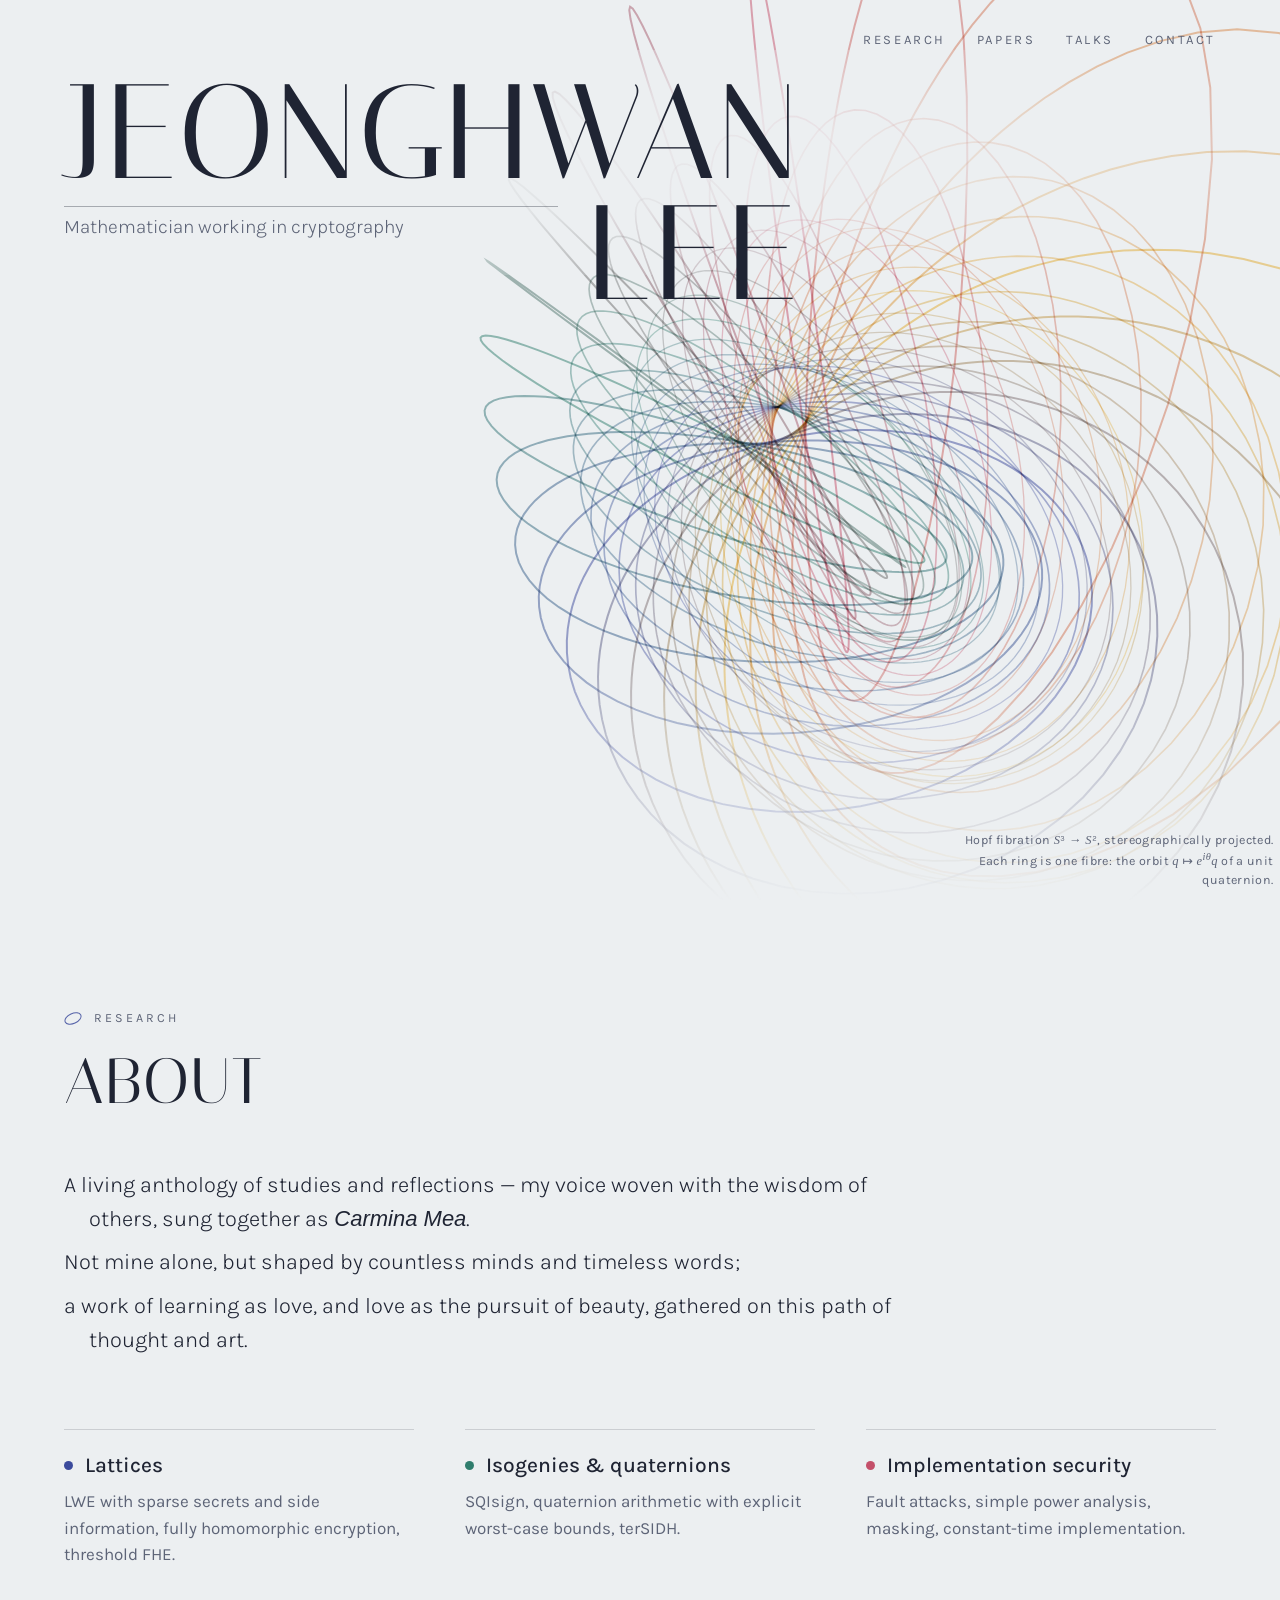
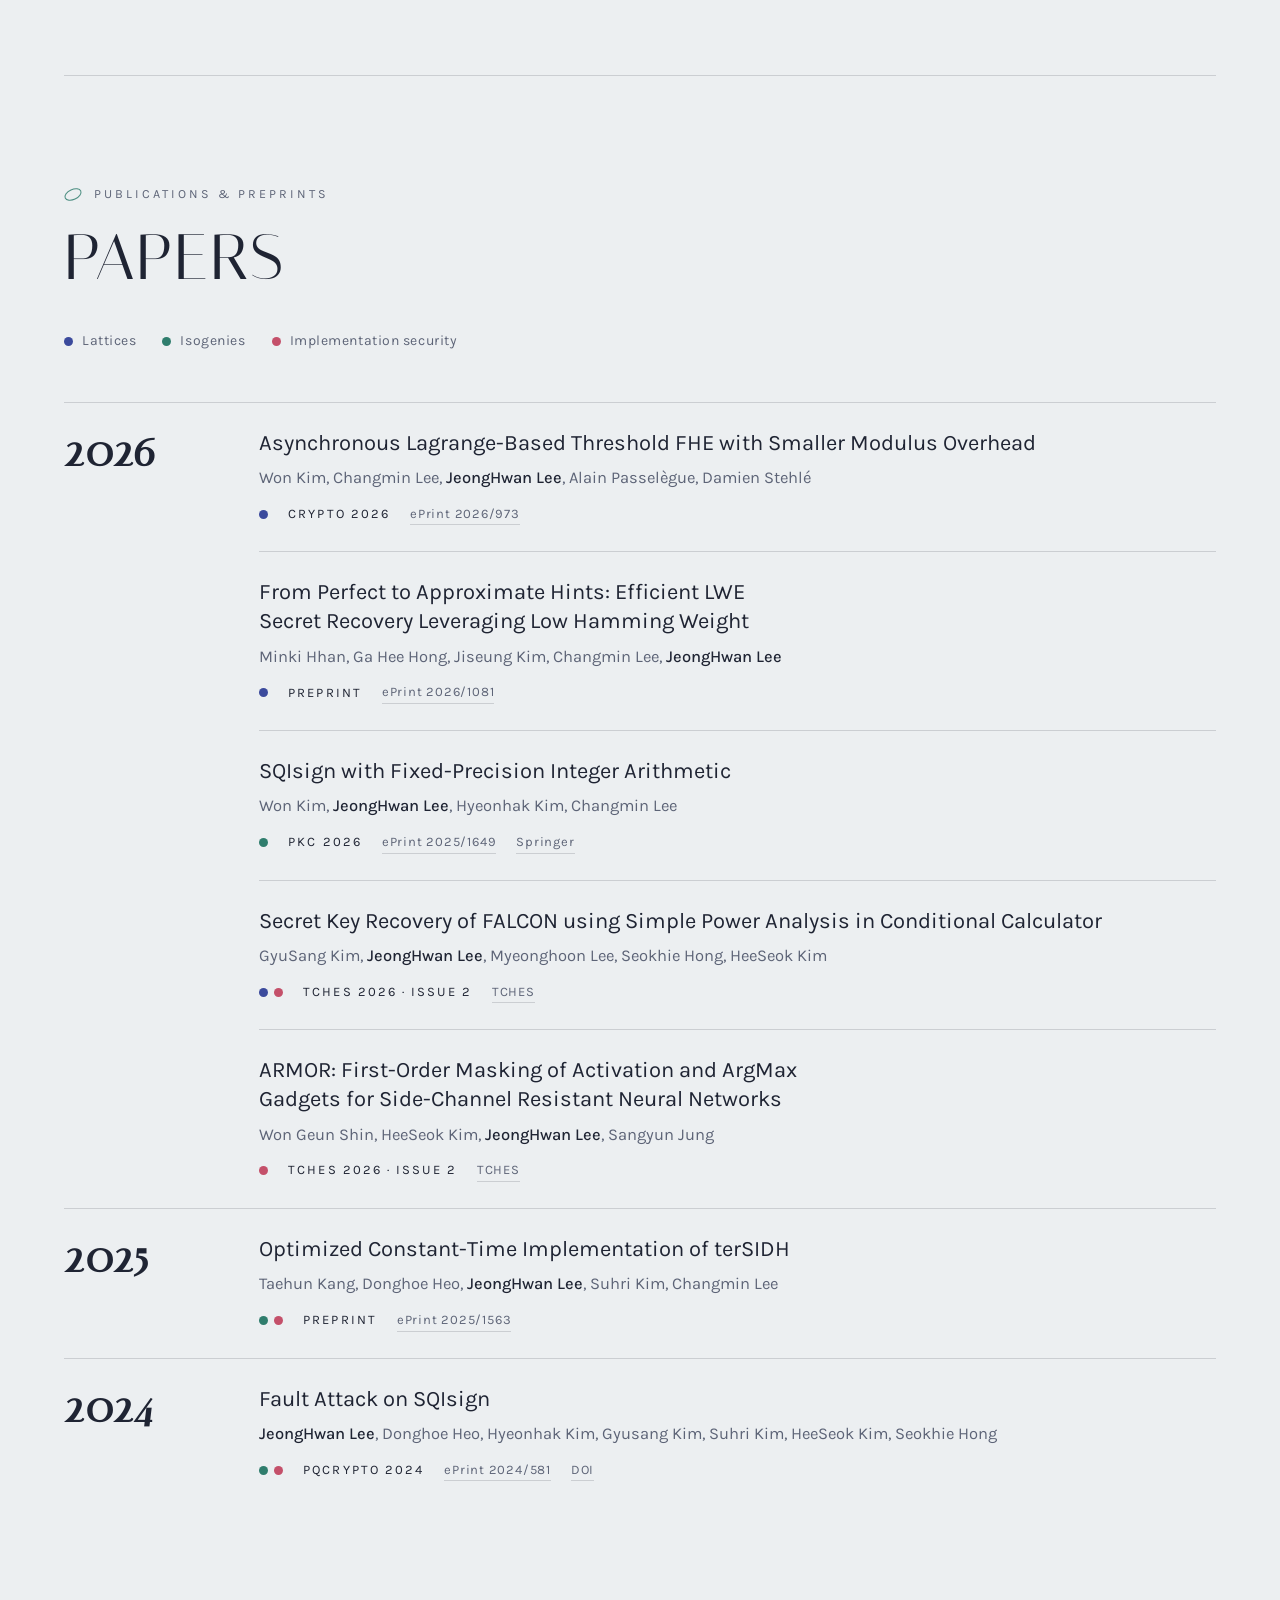
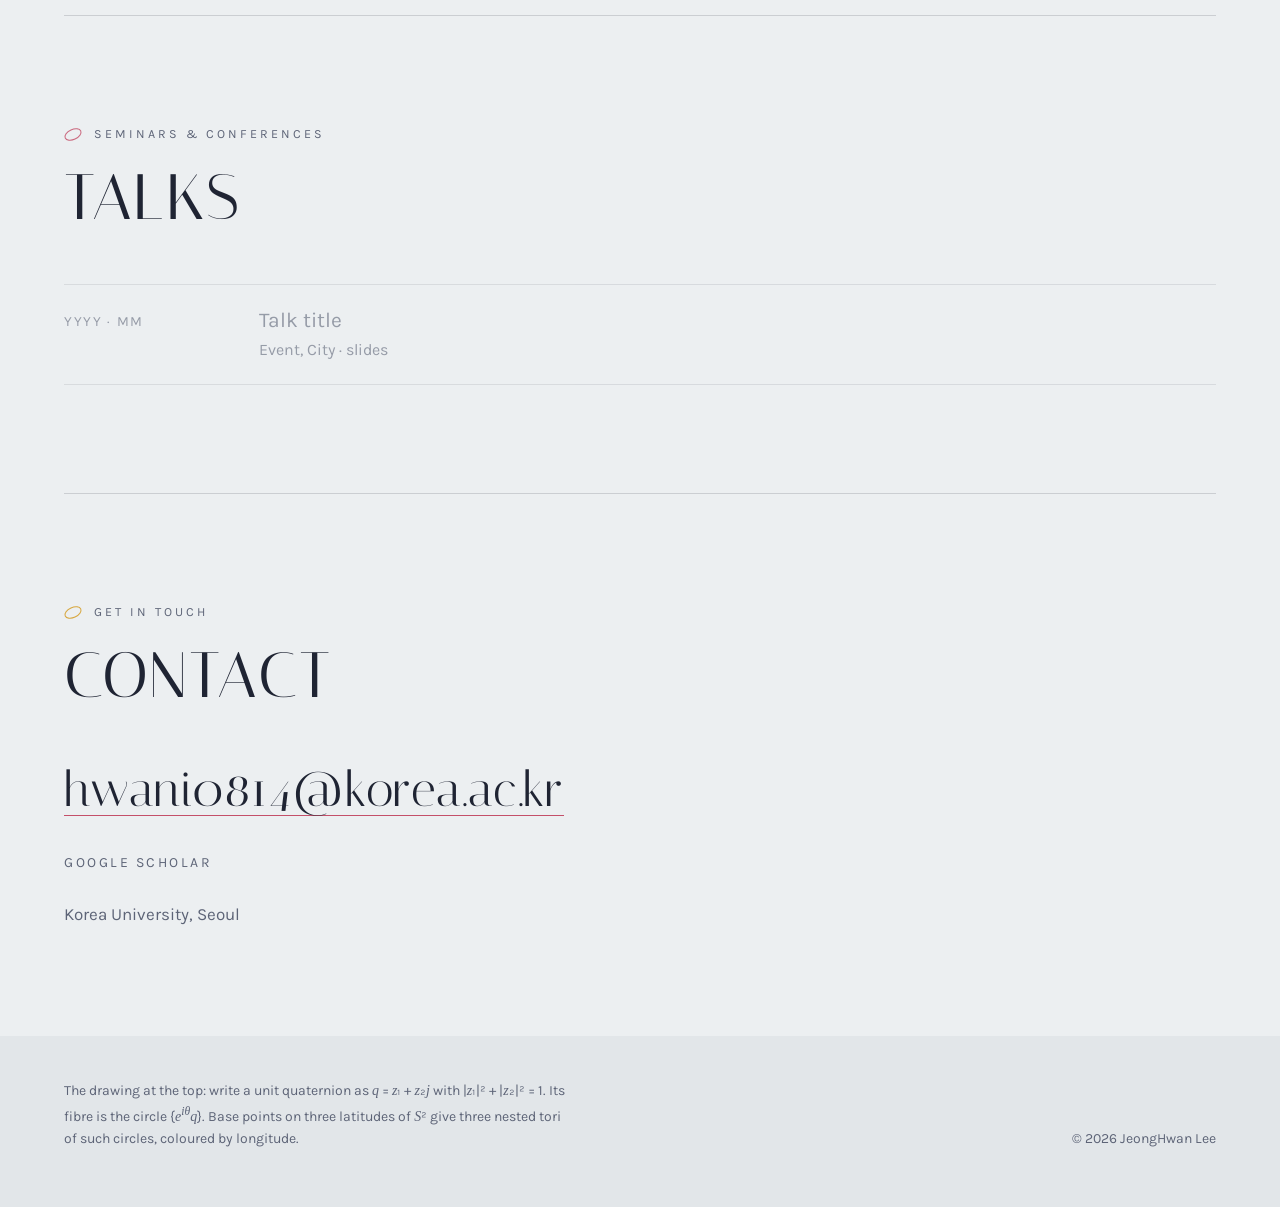
==== commit 7bc11ab1: "Set the About passage as verse The <br> breaks plus a 46ch measure left orphans ("Carmina Mea.", "ti" ====
--- a/index.html
+++ b/index.html
@@ -131,9 +131,18 @@
 
   /* about */
   .statement {
-    font-weight: 300; font-size: clamp(20px, 2.05vw, 27px); line-height: 1.5;
-    max-width: 46ch; margin: 0 0 clamp(48px, 8vh, 80px); text-wrap: pretty;
-  }
+    font-weight: 300; font-size: clamp(19px, 1.72vw, 24px); line-height: 1.55;
+    max-width: 66ch; margin: 0 0 clamp(48px, 8vh, 80px);
+  }
+  /* set as verse: each stanza is its own line, and a stanza that has to wrap
+     indents its continuation so the short last line reads as an ending, not
+     as a stray break. */
+  .statement .ln {
+    display: block;
+    padding-left: 1.15em; text-indent: -1.15em;
+    text-wrap: pretty;
+  }
+  .statement .ln + .ln { margin-top: 0.42em; }
   .statement em { font-style: italic; }
   .interests {
     list-style: none; margin: 0; padding: 0;
@@ -250,9 +259,11 @@
     <p class="eyebrow"><span class="ring" aria-hidden="true"></span>Research</p>
     <h2>About</h2>
     <!-- 소개문 초안입니다. 자유롭게 고쳐 주세요. -->
-    <p class="statement">A living anthology of studies and reflections — my voice woven with the wisdom of others, sung together as <em>Carmina Mea</em>.<br>
-    Not mine alone, but shaped by countless minds and timeless words;<br>
-    a work of learning as love, and love as the pursuit of beauty, gathered on this path of thought and art.</p>
+    <p class="statement">
+      <span class="ln">A living anthology of studies and reflections — my voice woven with the wisdom of others, sung together as <em>Carmina Mea</em>.</span>
+      <span class="ln">Not mine alone, but shaped by countless minds and timeless words;</span>
+      <span class="ln">a work of learning as love, and love as the pursuit of beauty, gathered on this path of thought and art.</span>
+    </p>
     <ul class="interests">
       <li>
         <h3><span class="dot" style="--c: var(--indigo)" aria-hidden="true"></span>Lattices</h3>
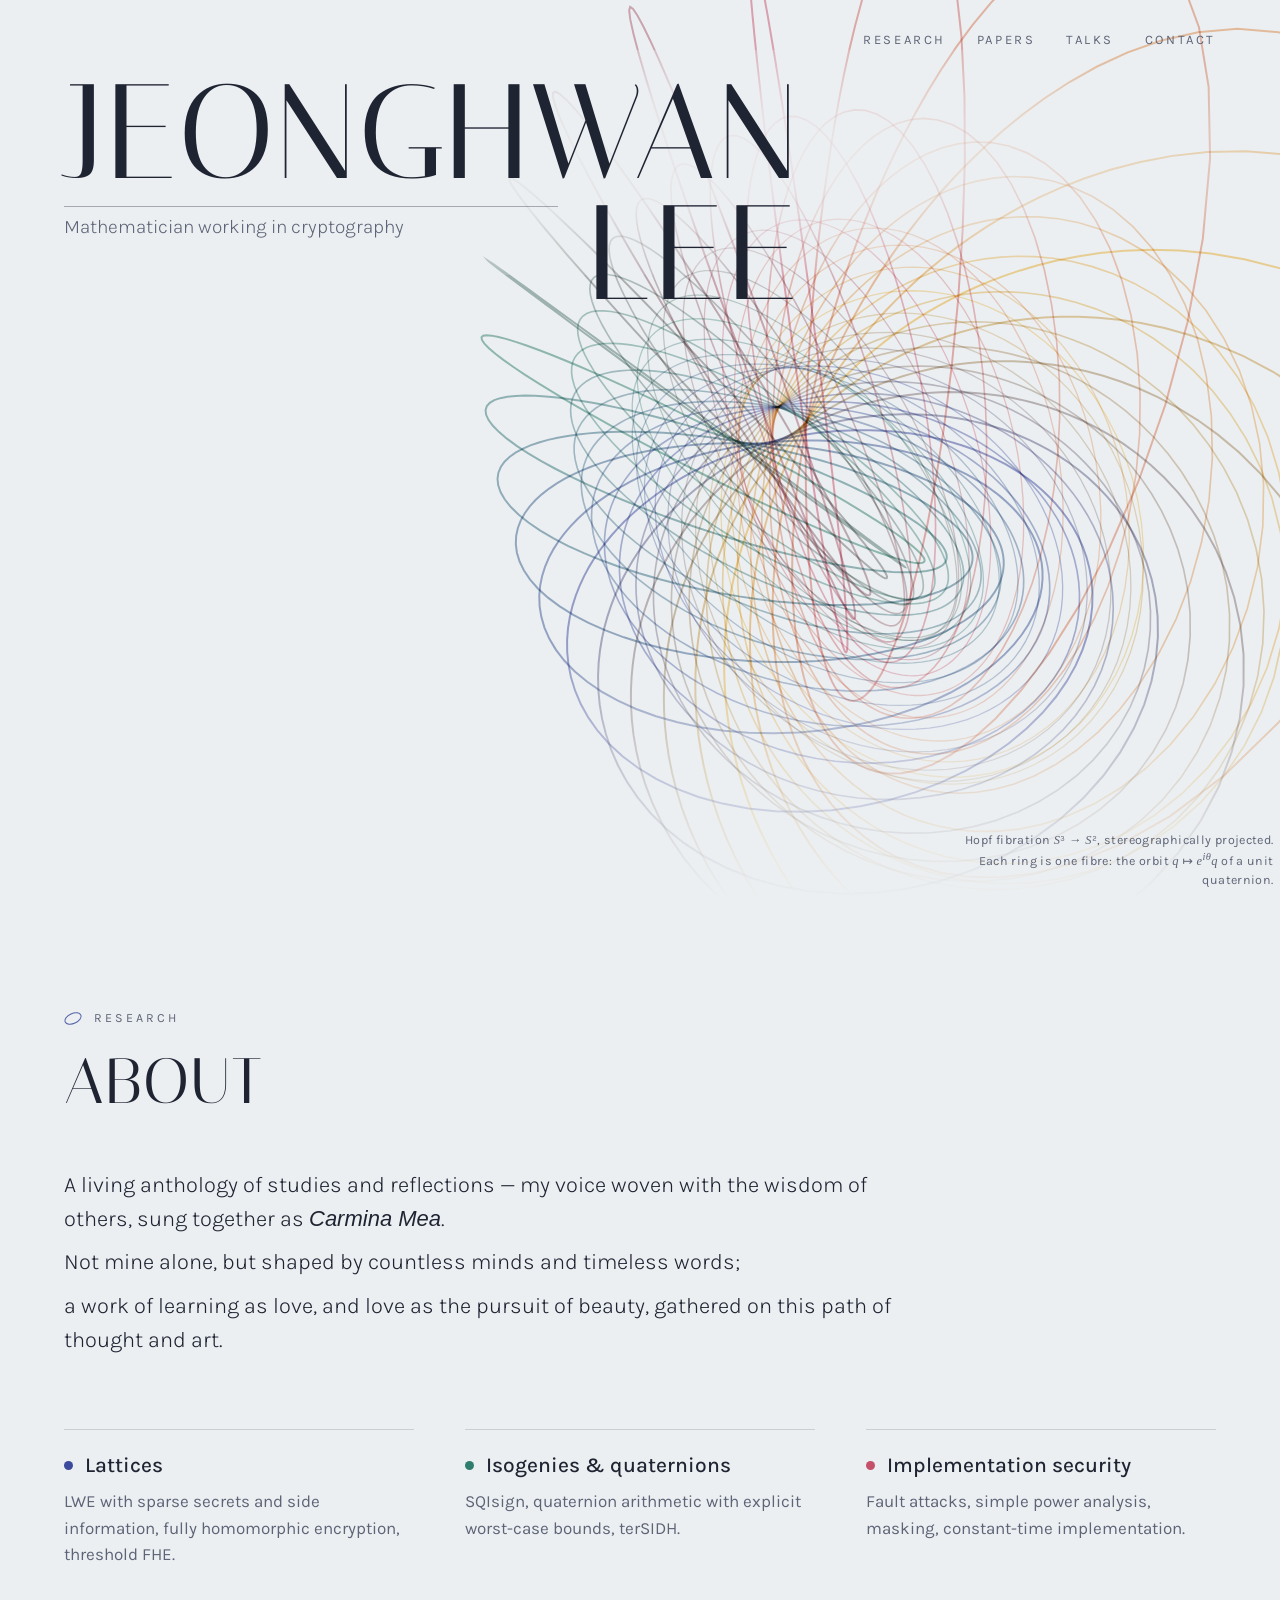
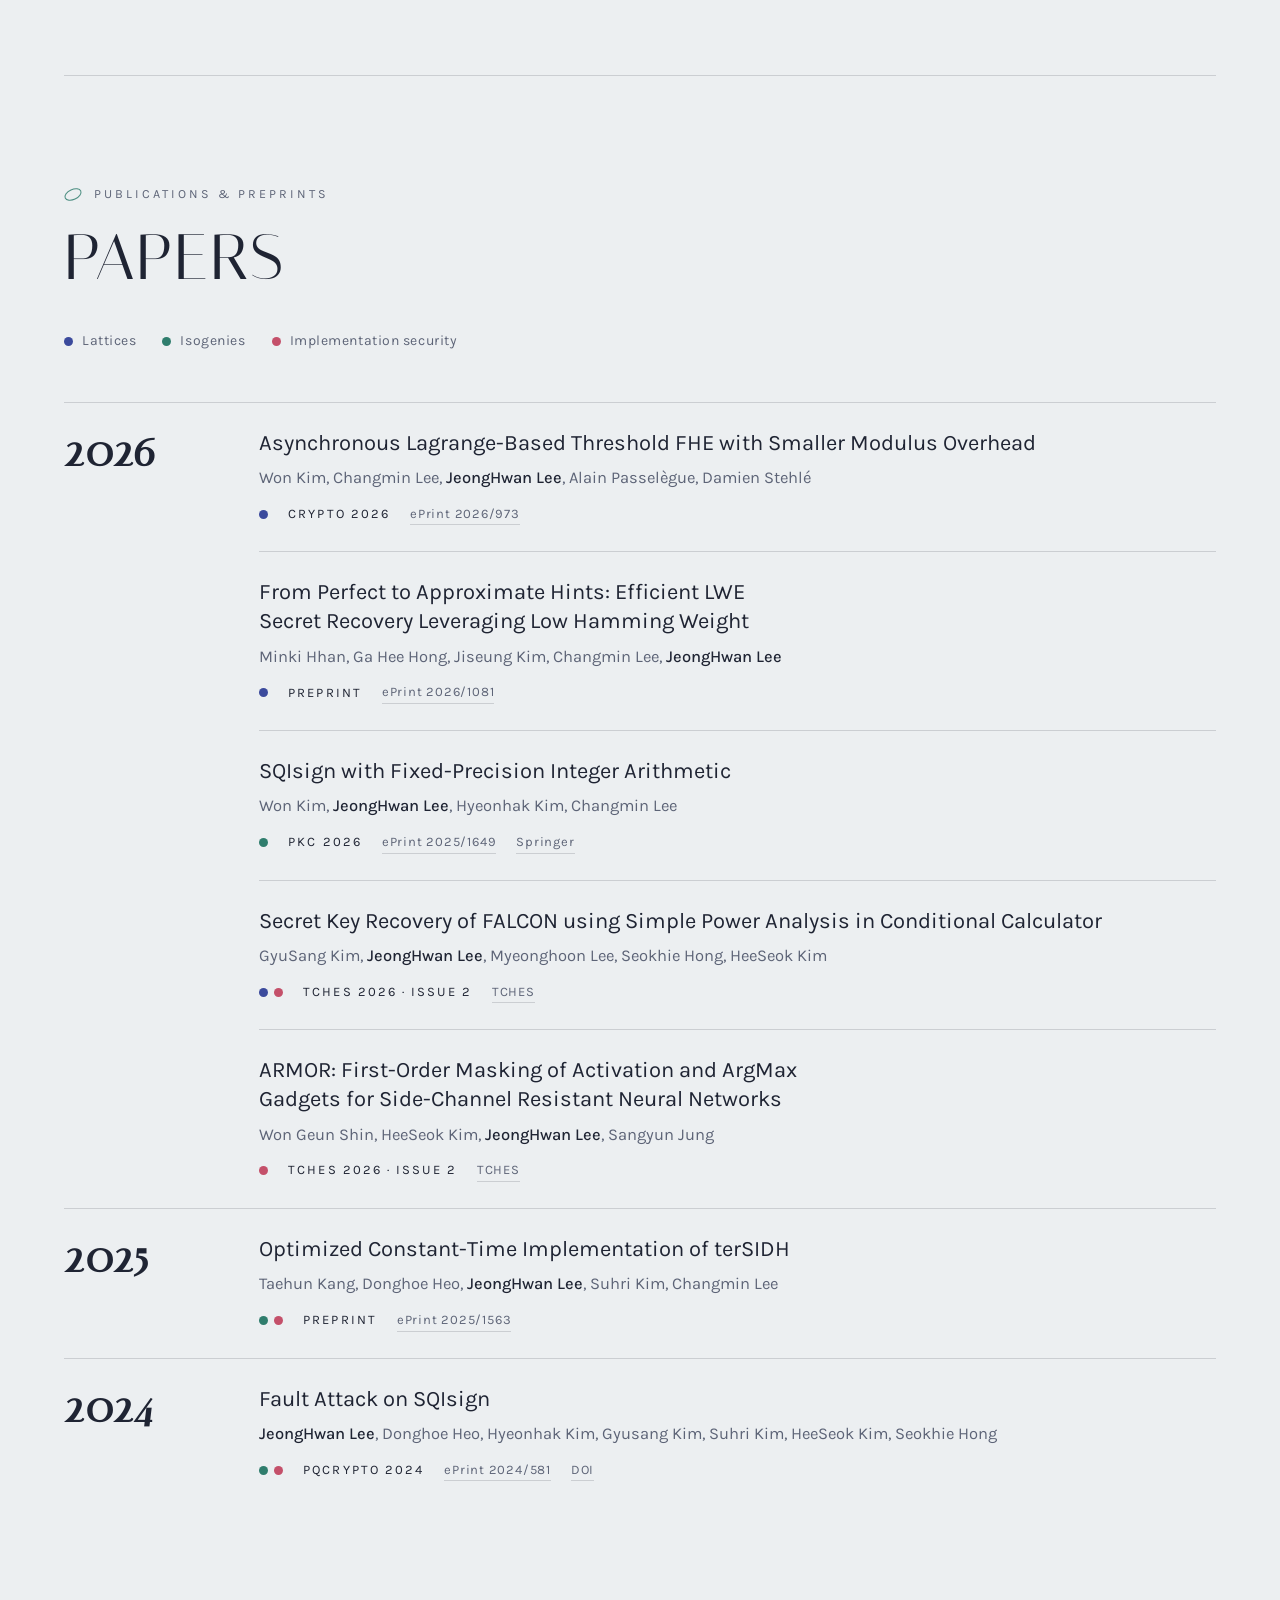
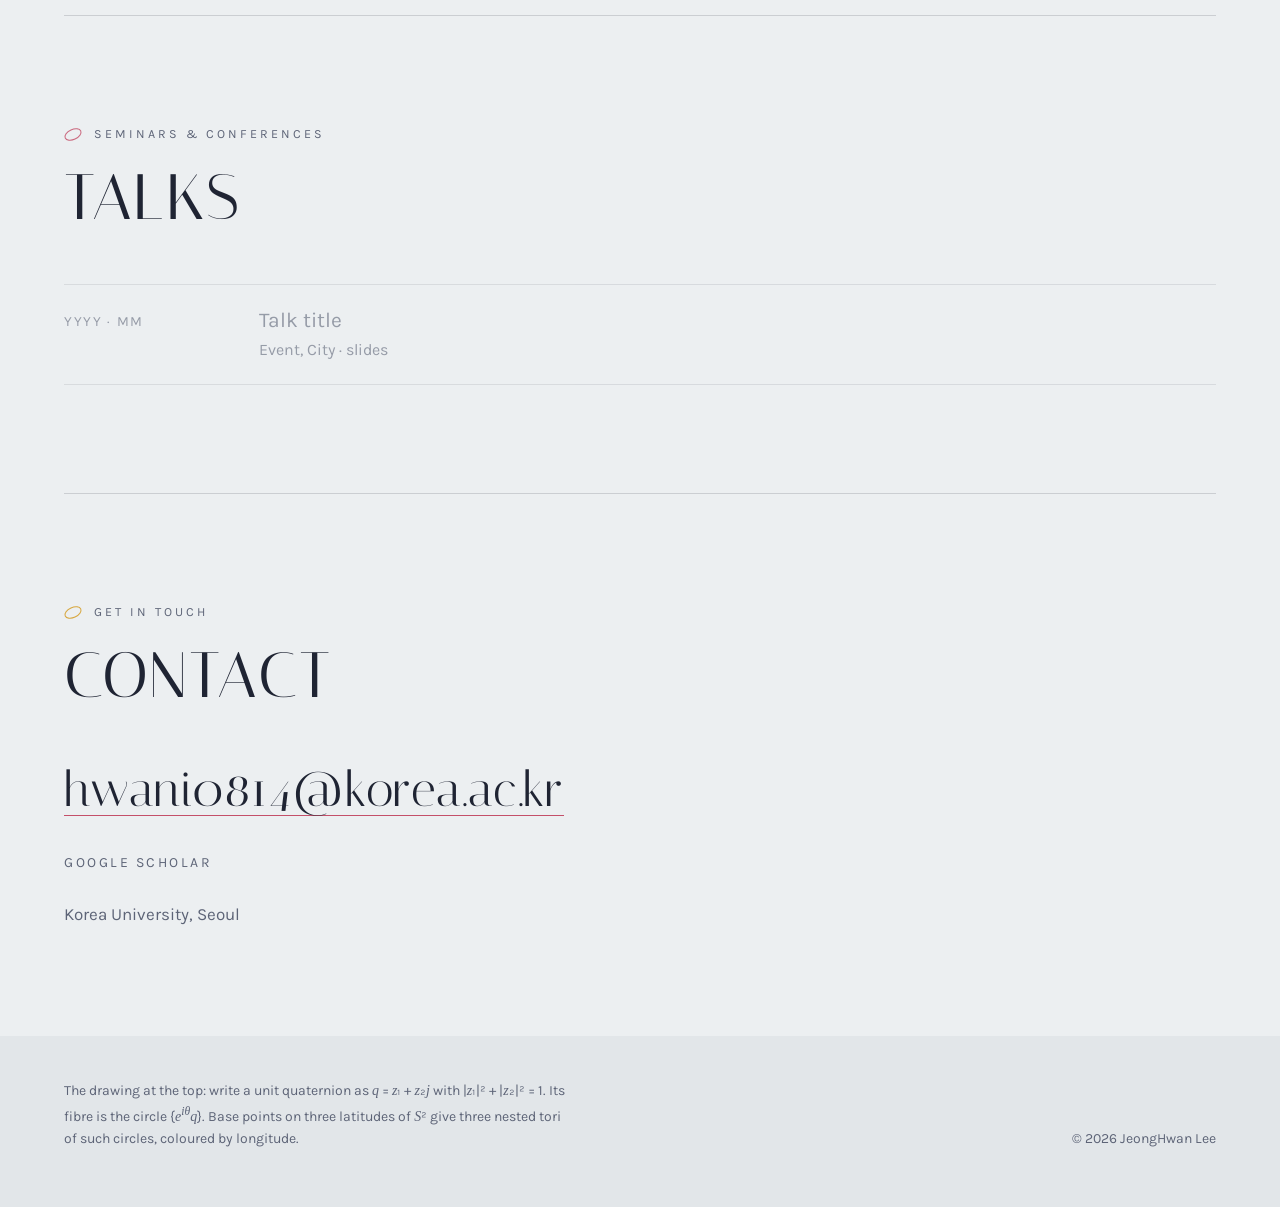
==== commit 6a77ed16: "Drop the hanging indent in the About passage Wrapped lines sit flush left; the space between stanzas" ====
--- a/index.html
+++ b/index.html
@@ -134,14 +134,9 @@
     font-weight: 300; font-size: clamp(19px, 1.72vw, 24px); line-height: 1.55;
     max-width: 66ch; margin: 0 0 clamp(48px, 8vh, 80px);
   }
-  /* set as verse: each stanza is its own line, and a stanza that has to wrap
-     indents its continuation so the short last line reads as an ending, not
-     as a stray break. */
-  .statement .ln {
-    display: block;
-    padding-left: 1.15em; text-indent: -1.15em;
-    text-wrap: pretty;
-  }
+  /* each stanza is its own block, separated by space rather than a bare
+     newline; wrapped lines stay flush left. */
+  .statement .ln { display: block; text-wrap: pretty; }
   .statement .ln + .ln { margin-top: 0.42em; }
   .statement em { font-style: italic; }
   .interests {
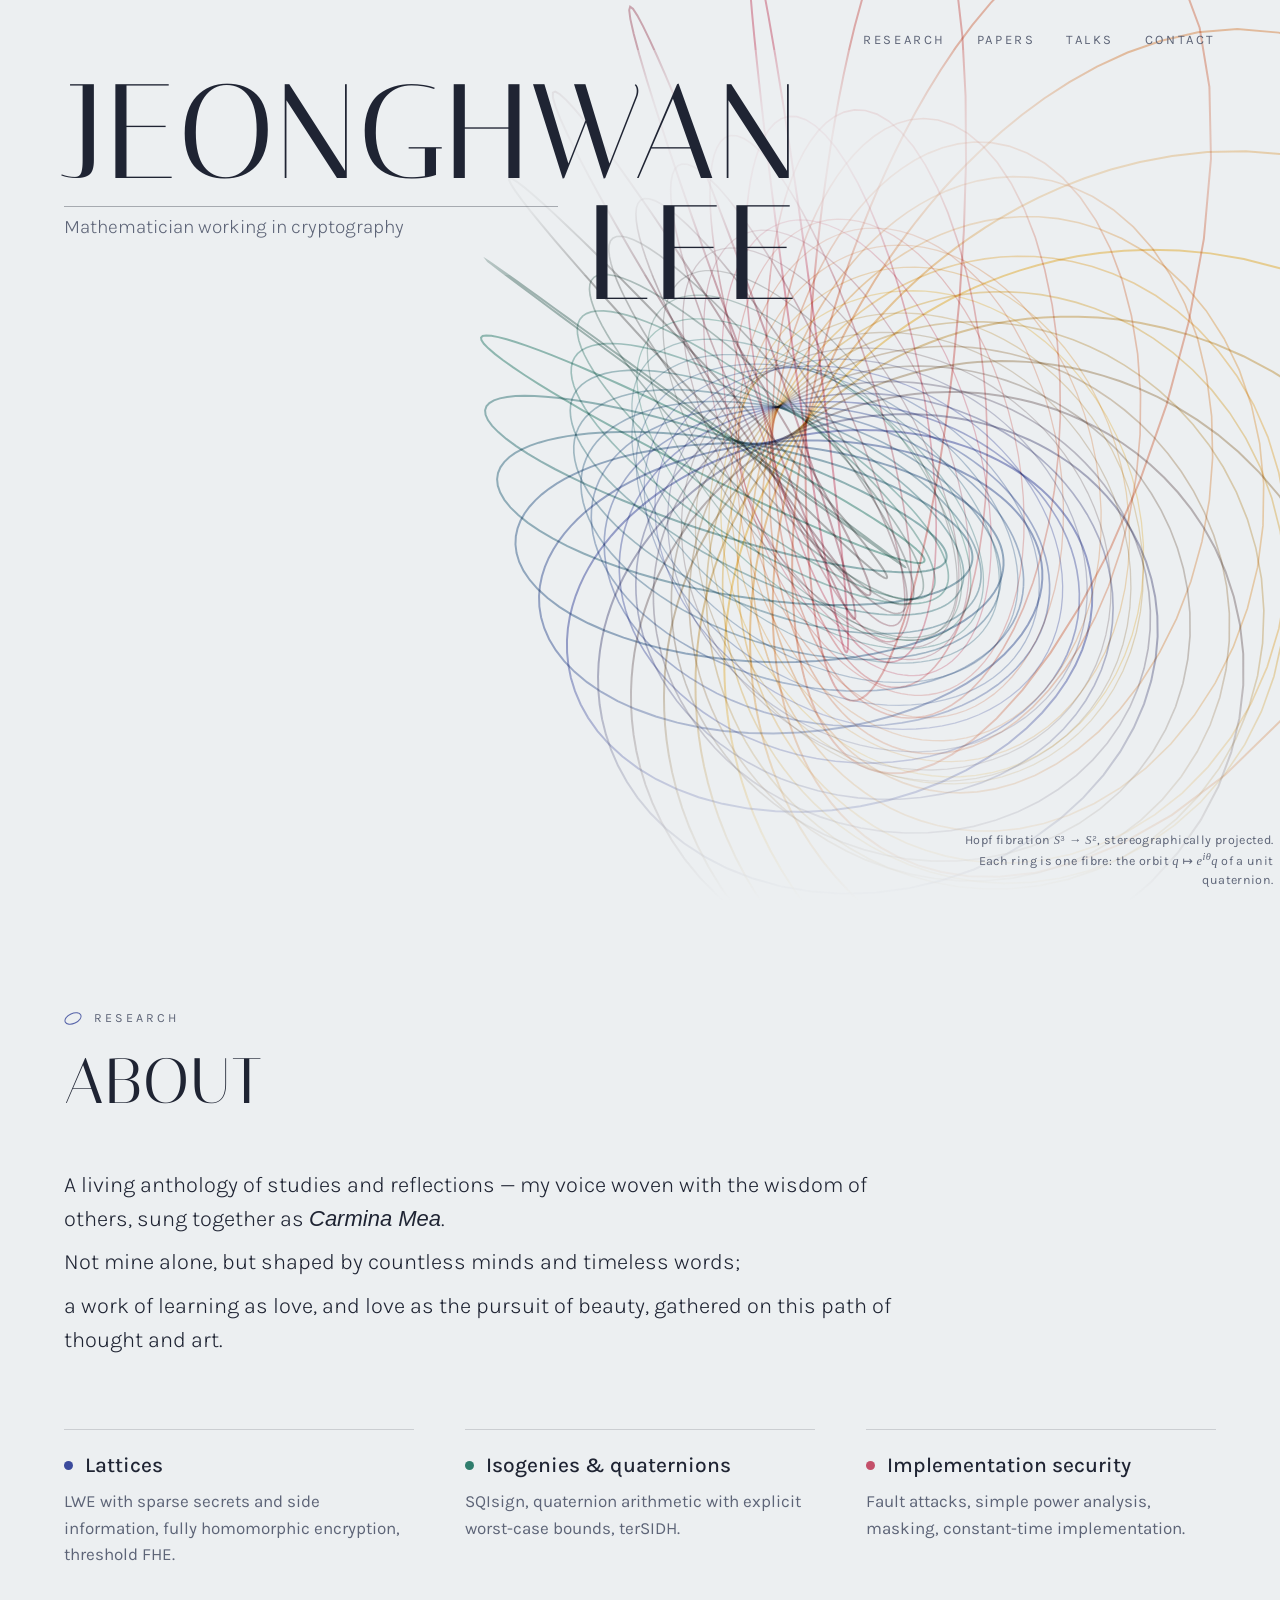
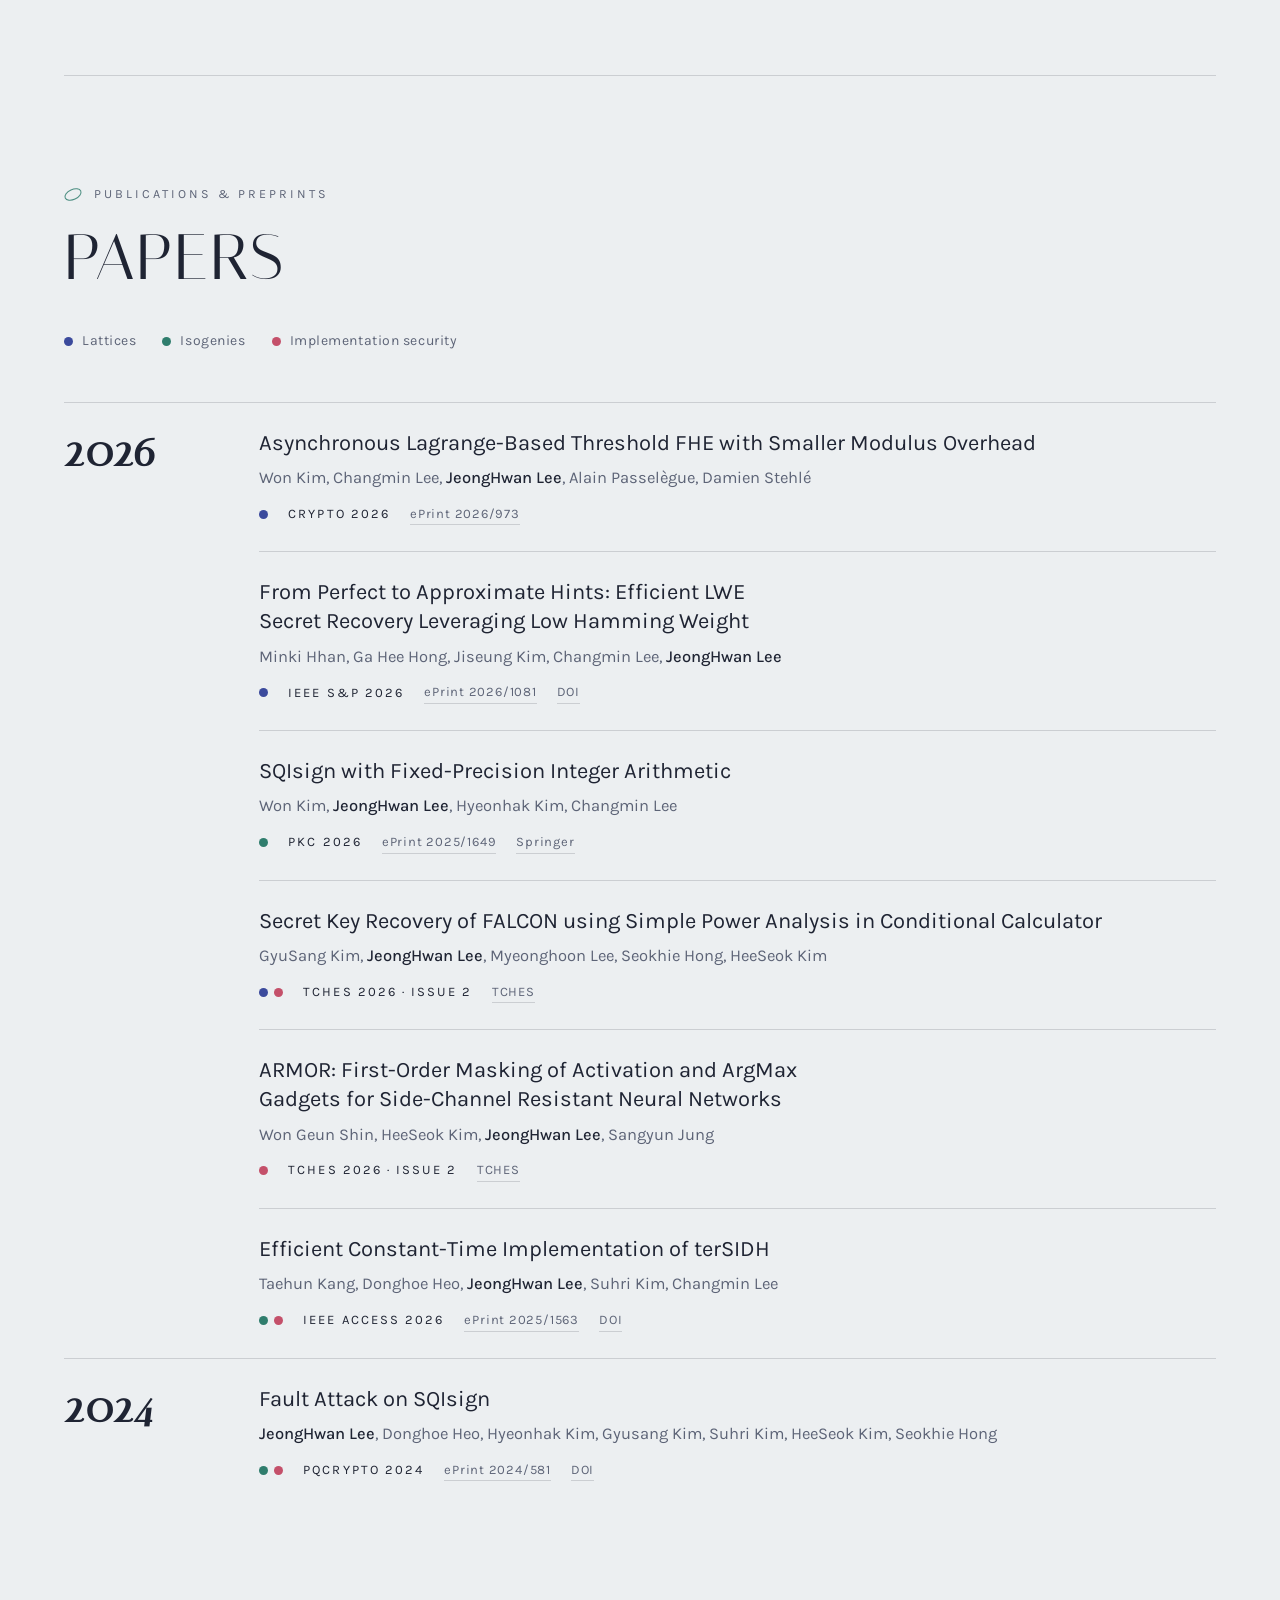
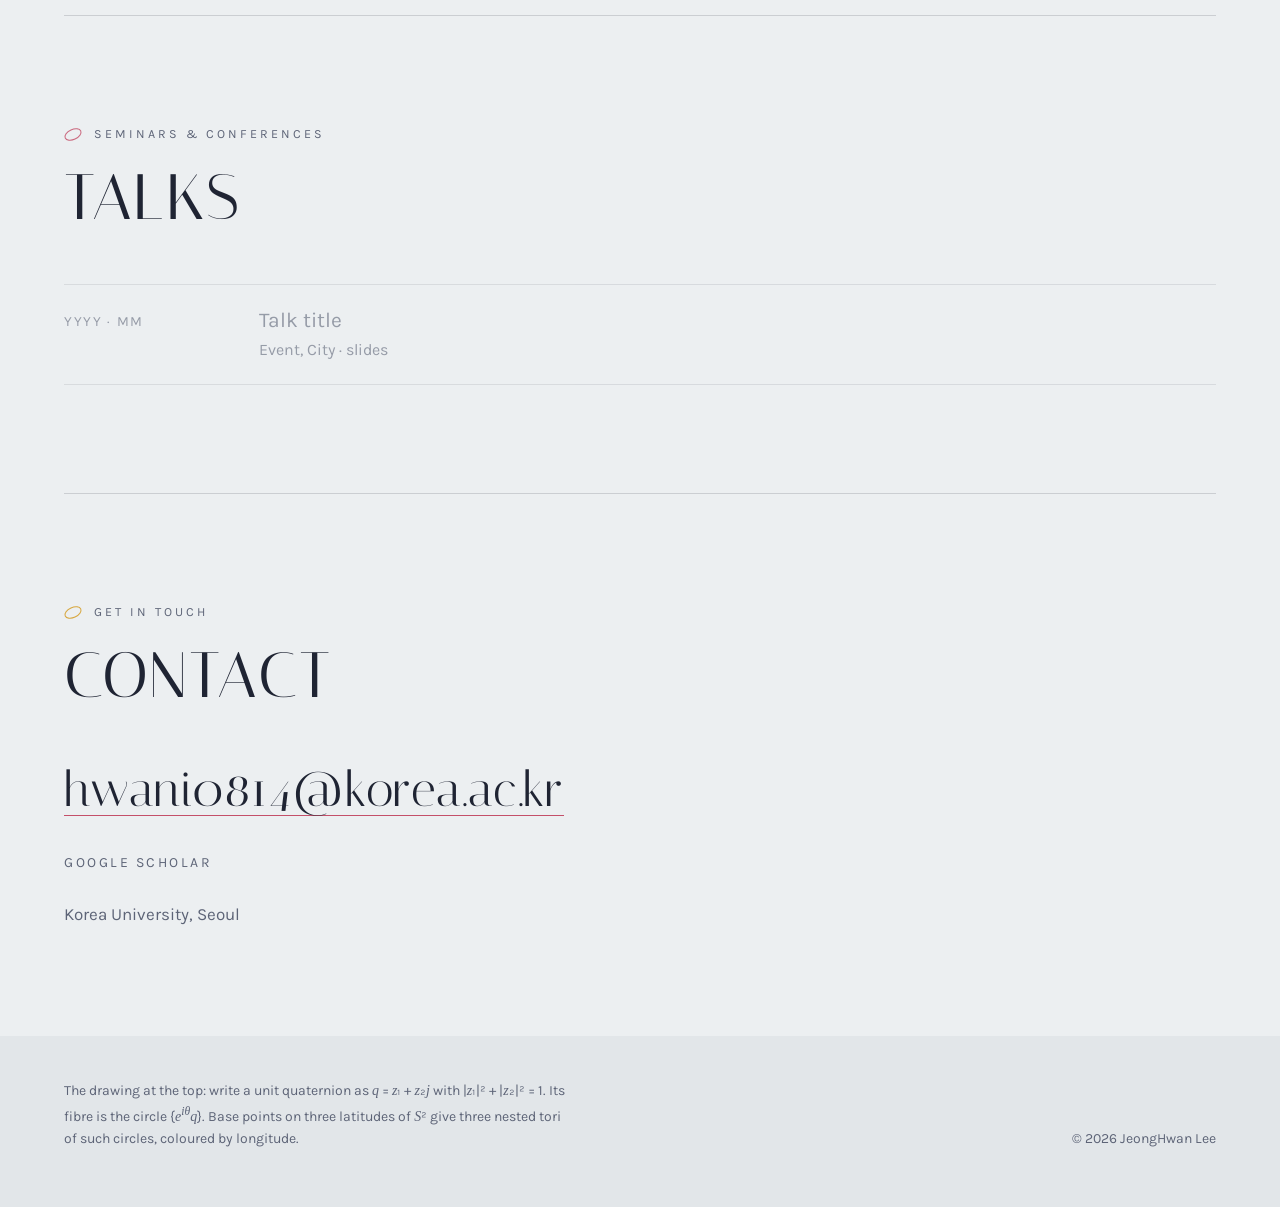
==== commit 50fd7388: "Correct the venues for two papers Neither was a preprint any more:  - "From Perfect to Approximate H" ====
--- a/index.html
+++ b/index.html
@@ -295,7 +295,7 @@
         <li class="pub" data-topics="lattice">
           <p class="title"><a href="https://eprint.iacr.org/2026/1081">From Perfect to Approximate Hints: Efficient LWE Secret Recovery Leveraging Low Hamming Weight</a></p>
           <p class="authors">Minki Hhan, Ga Hee Hong, Jiseung Kim, Changmin Lee, <b>JeongHwan Lee</b></p>
-          <p class="meta"><span class="topics"><span class="dot" style="--c: var(--indigo)" title="Lattices"></span></span><span class="venue">Preprint</span><a href="https://eprint.iacr.org/2026/1081">ePrint 2026/1081</a></p>
+          <p class="meta"><span class="topics"><span class="dot" style="--c: var(--indigo)" title="Lattices"></span></span><span class="venue">IEEE S&amp;P 2026</span><a href="https://eprint.iacr.org/2026/1081">ePrint 2026/1081</a><a href="https://doi.org/10.1109/SP63933.2026.00239">DOI</a></p>
         </li>
         <li class="pub" data-topics="isogeny">
           <p class="title"><a href="https://eprint.iacr.org/2025/1649">SQIsign with Fixed-Precision Integer Arithmetic</a></p>
@@ -312,16 +312,10 @@
           <p class="authors">Won Geun Shin, HeeSeok Kim, <b>JeongHwan Lee</b>, Sangyun Jung</p>
           <p class="meta"><span class="topics"><span class="dot" style="--c: var(--madder)" title="Implementation security"></span></span><span class="venue">TCHES 2026 · Issue 2</span><a href="https://tches.iacr.org/index.php/TCHES/article/view/12882">TCHES</a></p>
         </li>
-      </ol>
-    </div>
-
-    <div class="year-group">
-      <h3 class="year">2025</h3>
-      <ol class="pubs">
         <li class="pub" data-topics="isogeny impl">
-          <p class="title"><a href="https://eprint.iacr.org/2025/1563">Optimized Constant-Time Implementation of terSIDH</a></p>
+          <p class="title"><a href="https://doi.org/10.1109/ACCESS.2026.3674870">Efficient Constant-Time Implementation of terSIDH</a></p>
           <p class="authors">Taehun Kang, Donghoe Heo, <b>JeongHwan Lee</b>, Suhri Kim, Changmin Lee</p>
-          <p class="meta"><span class="topics"><span class="dot" style="--c: var(--viridian)" title="Isogenies"></span><span class="dot" style="--c: var(--madder)" title="Implementation security"></span></span><span class="venue">Preprint</span><a href="https://eprint.iacr.org/2025/1563">ePrint 2025/1563</a></p>
+          <p class="meta"><span class="topics"><span class="dot" style="--c: var(--viridian)" title="Isogenies"></span><span class="dot" style="--c: var(--madder)" title="Implementation security"></span></span><span class="venue">IEEE Access 2026</span><a href="https://eprint.iacr.org/2025/1563">ePrint 2025/1563</a><a href="https://doi.org/10.1109/ACCESS.2026.3674870">DOI</a></p>
         </li>
       </ol>
     </div>
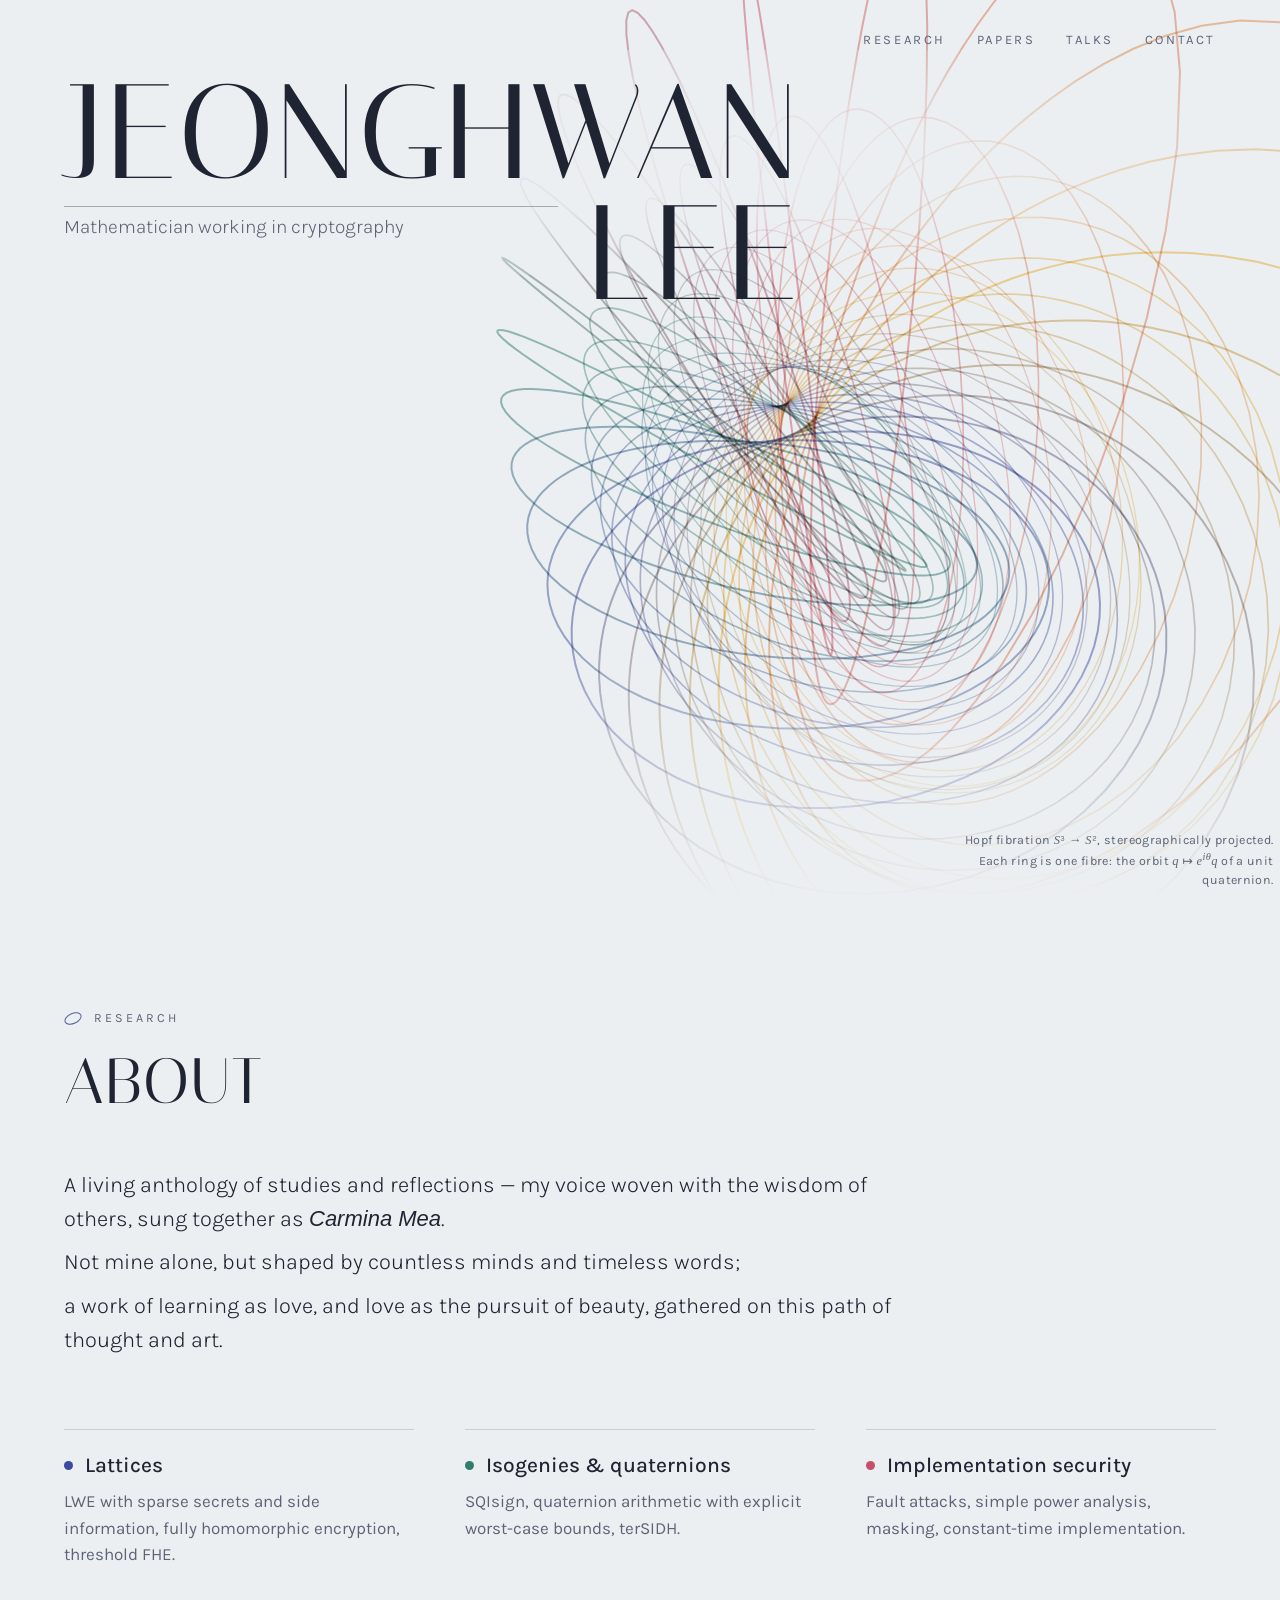
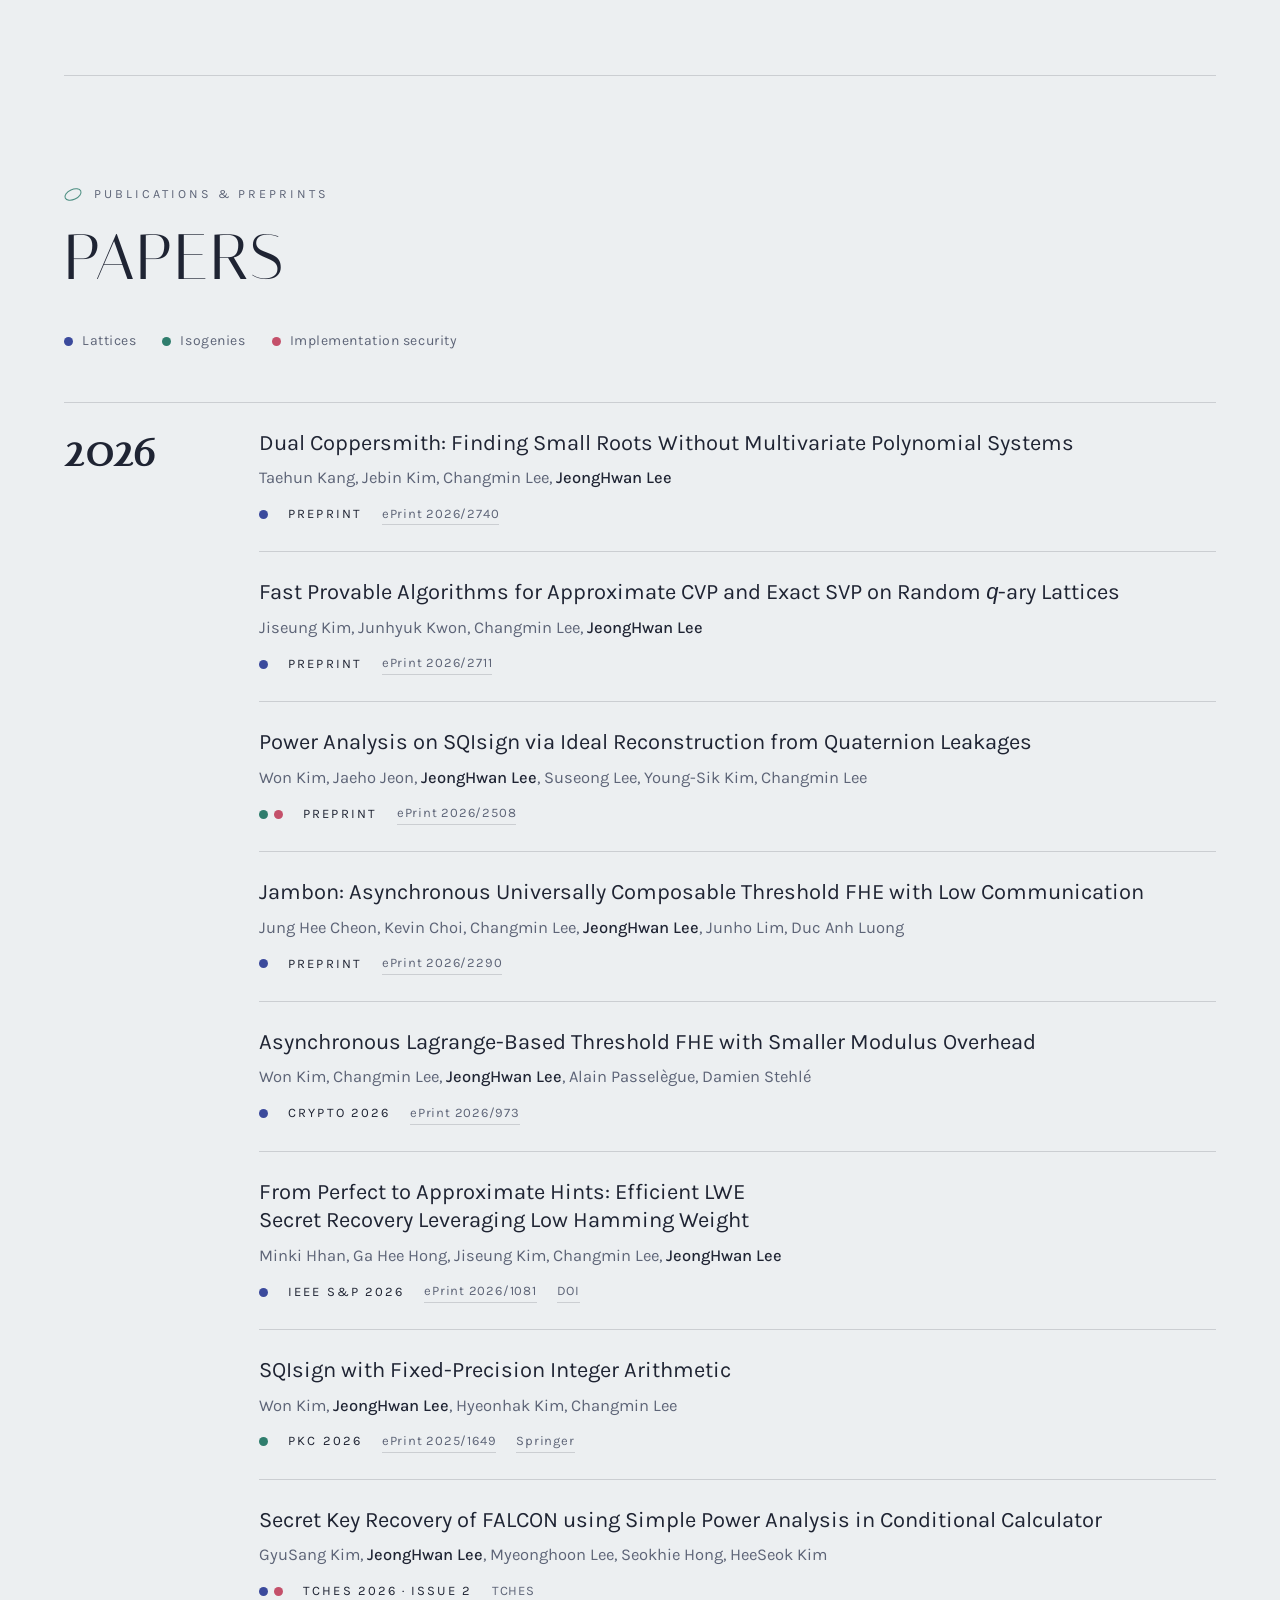
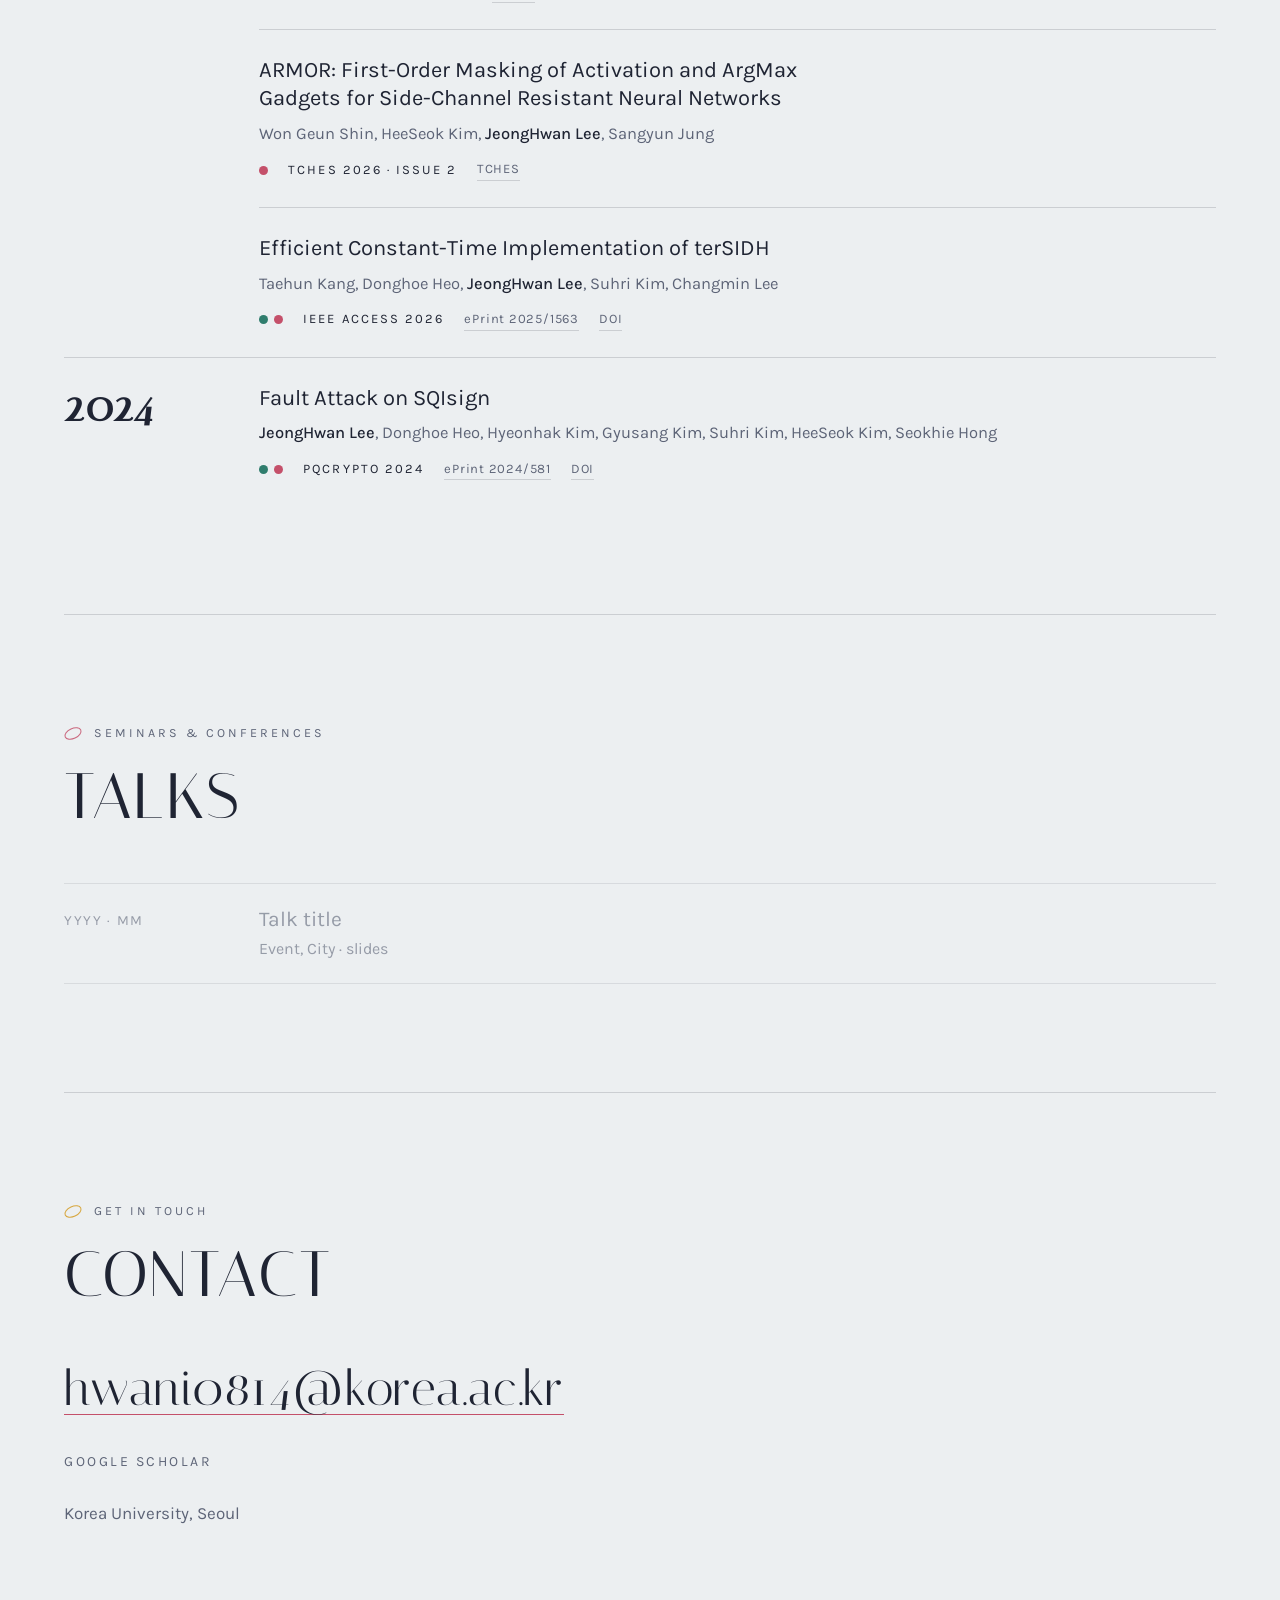
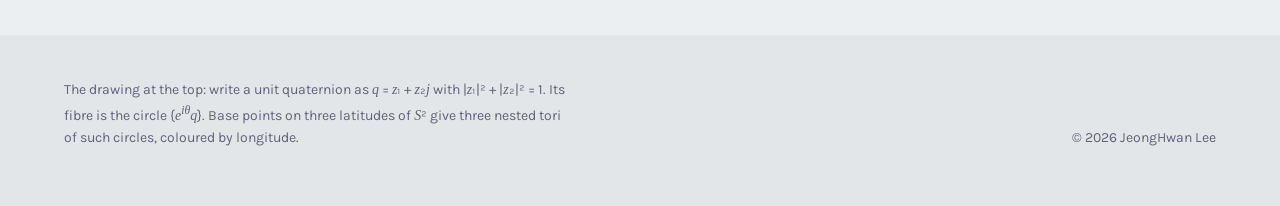
==== commit f15ff09c: "Add four 2026 ePrint preprints to the papers list Listed first in the 2026 group with venue "Preprin" ====
--- a/index.html
+++ b/index.html
@@ -288,6 +288,26 @@
       <h3 class="year">2026</h3>
       <ol class="pubs">
         <li class="pub" data-topics="lattice">
+          <p class="title"><a href="https://eprint.iacr.org/2026/2740">Dual Coppersmith: Finding Small Roots Without Multivariate Polynomial Systems</a></p>
+          <p class="authors">Taehun Kang, Jebin Kim, Changmin Lee, <b>JeongHwan Lee</b></p>
+          <p class="meta"><span class="topics"><span class="dot" style="--c: var(--indigo)" title="Lattices"></span></span><span class="venue">Preprint</span><a href="https://eprint.iacr.org/2026/2740">ePrint 2026/2740</a></p>
+        </li>
+        <li class="pub" data-topics="lattice">
+          <p class="title"><a href="https://eprint.iacr.org/2026/2711">Fast Provable Algorithms for Approximate CVP and Exact SVP on Random <i>q</i>-ary Lattices</a></p>
+          <p class="authors">Jiseung Kim, Junhyuk Kwon, Changmin Lee, <b>JeongHwan Lee</b></p>
+          <p class="meta"><span class="topics"><span class="dot" style="--c: var(--indigo)" title="Lattices"></span></span><span class="venue">Preprint</span><a href="https://eprint.iacr.org/2026/2711">ePrint 2026/2711</a></p>
+        </li>
+        <li class="pub" data-topics="isogeny impl">
+          <p class="title"><a href="https://eprint.iacr.org/2026/2508">Power Analysis on SQIsign via Ideal Reconstruction from Quaternion Leakages</a></p>
+          <p class="authors">Won Kim, Jaeho Jeon, <b>JeongHwan Lee</b>, Suseong Lee, Young-Sik Kim, Changmin Lee</p>
+          <p class="meta"><span class="topics"><span class="dot" style="--c: var(--viridian)" title="Isogenies"></span><span class="dot" style="--c: var(--madder)" title="Implementation security"></span></span><span class="venue">Preprint</span><a href="https://eprint.iacr.org/2026/2508">ePrint 2026/2508</a></p>
+        </li>
+        <li class="pub" data-topics="lattice">
+          <p class="title"><a href="https://eprint.iacr.org/2026/2290">Jambon: Asynchronous Universally Composable Threshold FHE with Low Communication</a></p>
+          <p class="authors">Jung Hee Cheon, Kevin Choi, Changmin Lee, <b>JeongHwan Lee</b>, Junho Lim, Duc Anh Luong</p>
+          <p class="meta"><span class="topics"><span class="dot" style="--c: var(--indigo)" title="Lattices"></span></span><span class="venue">Preprint</span><a href="https://eprint.iacr.org/2026/2290">ePrint 2026/2290</a></p>
+        </li>
+        <li class="pub" data-topics="lattice">
           <p class="title"><a href="https://eprint.iacr.org/2026/973">Asynchronous Lagrange-Based Threshold FHE with Smaller Modulus Overhead</a></p>
           <p class="authors">Won Kim, Changmin Lee, <b>JeongHwan Lee</b>, Alain Passelègue, Damien Stehlé</p>
           <p class="meta"><span class="topics"><span class="dot" style="--c: var(--indigo)" title="Lattices"></span></span><span class="venue">CRYPTO 2026</span><a href="https://eprint.iacr.org/2026/973">ePrint 2026/973</a></p>
